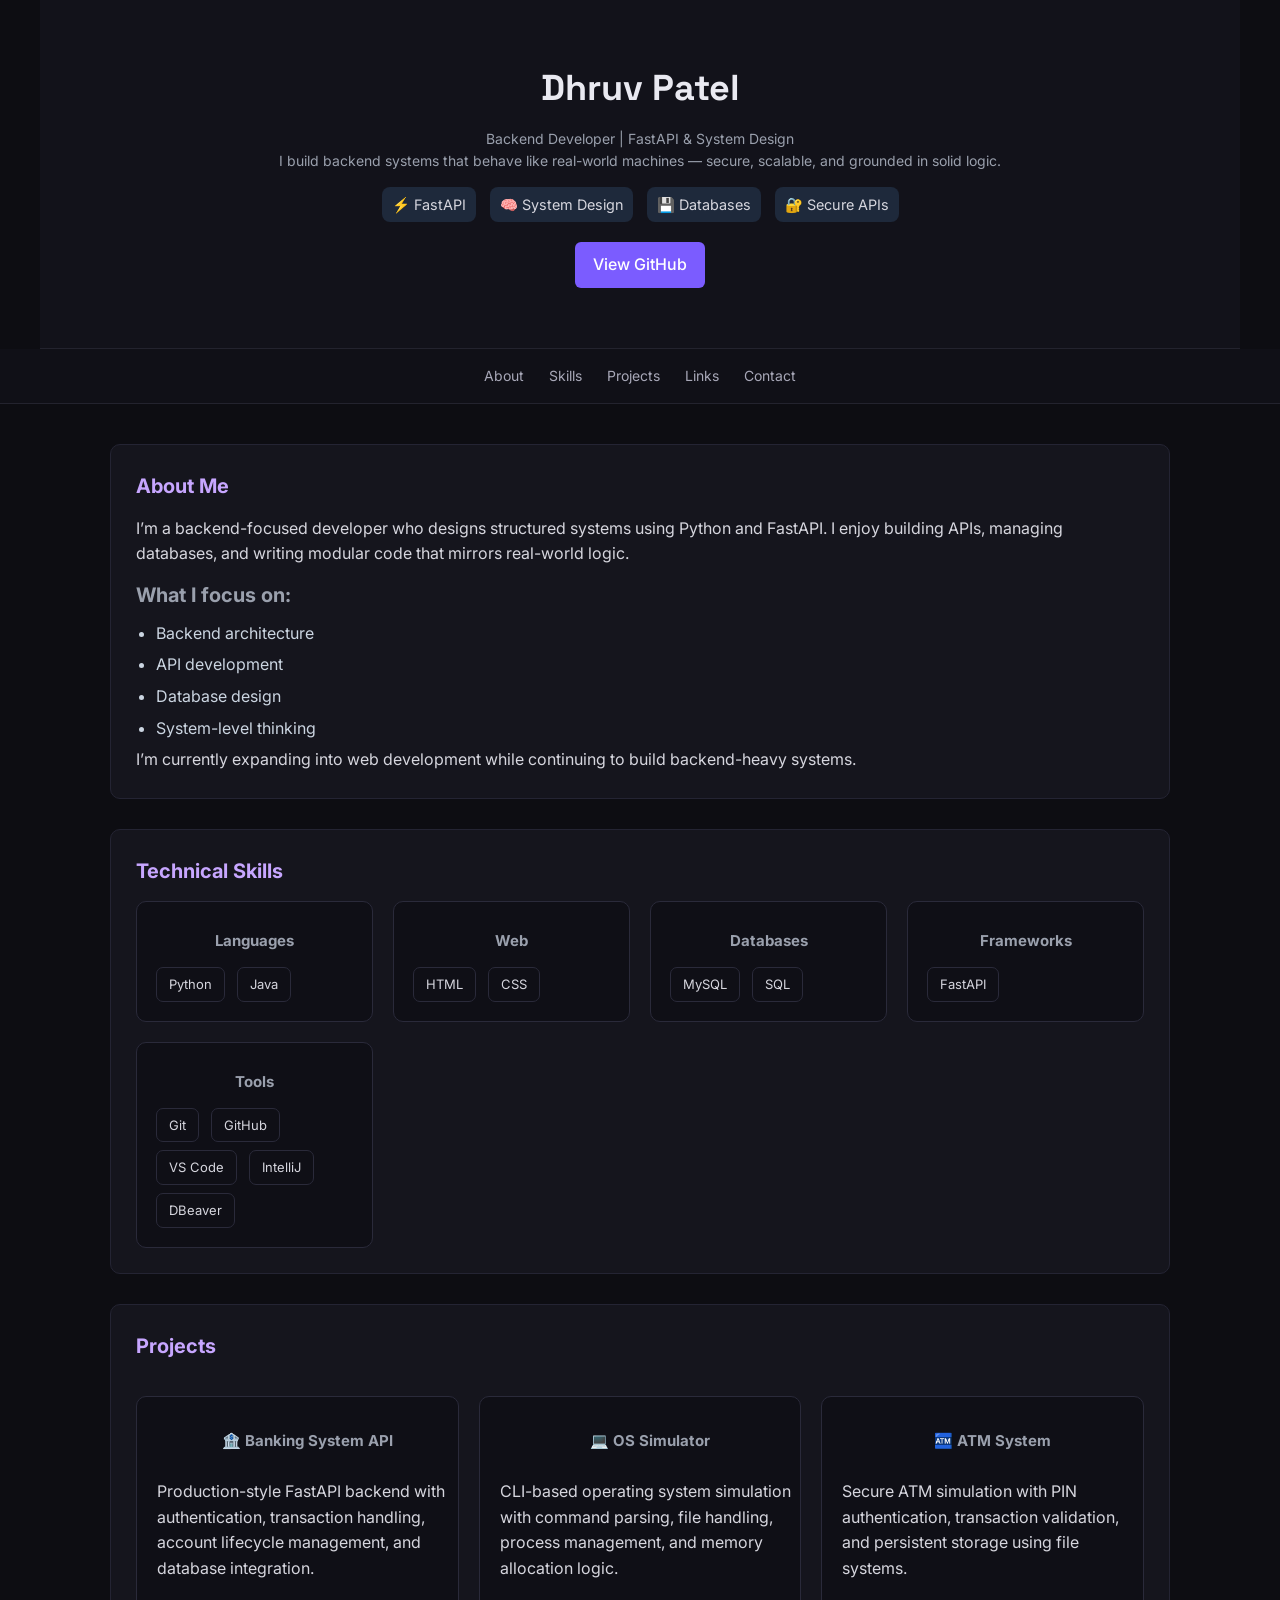
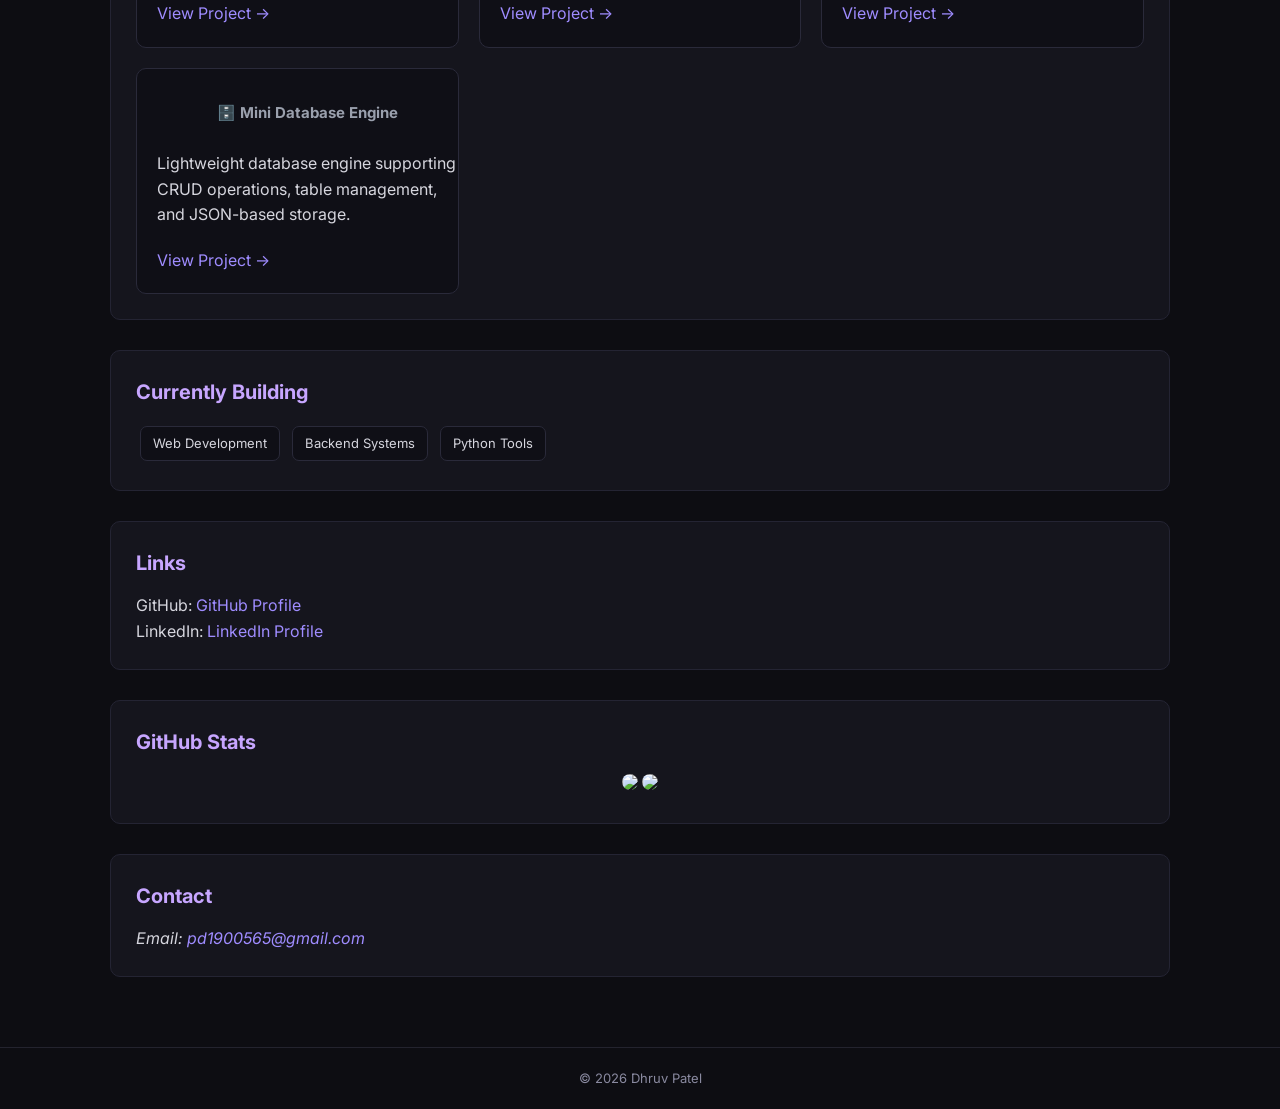
==== index.html @ d8f9fce3 "Updated index.html" ====
<!DOCTYPE html>
<html lang="en">

<head>
    <meta charset="UTF-8">
    <meta name="viewport" content="width=device-width, initial-scale=1.0">
    <meta name="description" content="Dhruv Patel Backend Developer Portfolio">
    <meta name="author" content="Dhruv Patel">

    <title>Dhruv Patel | Backend Developer</title>

    <link rel="stylesheet" href="style.css">
</head>

<body>

    <!-- HEADER -->
    <header>

        <h1>Dhruv Patel</h1>

        <p class="subtitle">Backend Developer | FastAPI & System Design</p>

        <p class="tagline">
            I build backend systems that behave like real-world machines —
            secure, scalable, and grounded in solid logic.
        </p>

        <div class="badges">
            <span>⚡ FastAPI</span>
            <span>🧠 System Design</span>
            <span>💾 Databases</span>
            <span>🔐 Secure APIs</span>
        </div>

        <a class="btn" href="https://github.com/Dhruv-Cmds" target="_blank">
            View GitHub
        </a>

    </header>

    <!-- NAV -->
    <nav>
        <ul>
            <li><a href="#about">About</a></li>
            <li><a href="#skills">Skills</a></li>
            <li><a href="#projects">Projects</a></li>
            <li><a href="#links">Links</a></li>
            <li><a href="#contact">Contact</a></li>
        </ul>
    </nav>

    <!-- MAIN -->
    <main>

        <!-- ABOUT -->
        <section id="about">

            <h2>About Me</h2>

            <p>
                I’m a backend-focused developer who designs structured systems using Python and FastAPI.
                I enjoy building APIs, managing databases, and writing modular code that mirrors real-world logic.
            </p>

            <h3 class="left-heading">What I focus on:</h3>

            <ul class="about-list">
                <li>Backend architecture</li>
                <li>API development</li>
                <li>Database design</li>
                <li>System-level thinking</li>
            </ul>

            <p>I’m currently expanding into web development while continuing to build backend-heavy systems.</p>

        </section>

        <!-- SKILLS -->
        <section id="skills">

            <h2>Technical Skills</h2>

            <div class="skills-grid">

                <div class="skill-group">
                    <h3>Languages</h3>
                    <ul class="badges">
                        <li>Python</li>
                        <li>Java</li>
                    </ul>
                </div>

                <div class="skill-group">
                    <h3>Web</h3>
                    <ul class="badges">
                        <li>HTML</li>
                        <li>CSS</li>
                    </ul>
                </div>

                <div class="skill-group">
                    <h3>Databases</h3>
                    <ul class="badges">
                        <li>MySQL</li>
                        <li>SQL</li>
                    </ul>
                </div>

                <div class="skill-group">
                    <h3>Frameworks</h3>
                    <ul class="badges">
                        <li>FastAPI</li>
                    </ul>
                </div>

                <div class="skill-group">
                    <h3>Tools</h3>
                    <ul class="badges">
                        <li>Git</li>
                        <li>GitHub</li>
                        <li>VS Code</li>
                        <li>IntelliJ</li>
                        <li>DBeaver</li>
                    </ul>
                </div>

            </div>

        </section>

        <!-- PROJECTS -->
        <section id="projects">

            <h2>Projects</h2>

            <div class="projects-grid">

                <article class="project-card">
                    <h3>🏦 Banking System API</h3>
                    <p>
                        Production-style FastAPI backend with authentication, transaction handling,
                        account lifecycle management, and database integration.
                    </p>
                    <a href="bankingsystem.html" target="_blank">View Project →</a>
                </article>

                <article class="project-card">
                    <h3>💻 OS Simulator</h3>
                    <p>
                        CLI-based operating system simulation with command parsing,
                        file handling, process management, and memory allocation logic.
                    </p>
                    <a href="os.html" target="_blank">View Project →</a>
                </article>

                <article class="project-card">
                    <h3>🏧 ATM System</h3>
                    <p>
                        Secure ATM simulation with PIN authentication, transaction validation,
                        and persistent storage using file systems.
                    </p>
                    <a href="atm.html" target="_blank">View Project →</a>
                </article>

                <article class="project-card">
                    <h3>🗄️ Mini Database Engine</h3>
                    <p>
                        Lightweight database engine supporting CRUD operations,
                        table management, and JSON-based storage.
                    </p>
                    <a href="db.html" target="_blank">View Project →</a>
                </article>

            </div>

        </section>

        <!-- CURRENTLY BUILDING -->
        <section id="learning">

            <h2>Currently Building</h2>

            <ul class="badges">
                <li>Web Development</li>
                <li>Backend Systems</li>
                <li>Python Tools</li>
            </ul>

        </section>

        <!-- LINKS -->
        <section id="links">

            <h2>Links</h2>

            <p>
                GitHub:
                <a href="https://github.com/Dhruv-Cmds" target="_blank">GitHub Profile</a>
            </p>

            <p>
                LinkedIn:
                <a href="https://www.linkedin.com/in/patel-dhruv-a77a313b4/" target="_blank">LinkedIn Profile</a>
            </p>

        </section>

        <!-- GITHUB STATS -->
        <section id="github">

            <h2>GitHub Stats</h2>

            <p align="center">
                <img height="180em"
                    src="https://github-readme-stats-sigma-five.vercel.app/api?username=Dhruv-Cmds&show_icons=true&theme=dark">

                <img height="180em"
                    src="https://github-readme-stats-sigma-five.vercel.app/api/top-langs/?username=Dhruv-Cmds&layout=compact&theme=dark">
            </p>

        </section>

        <!-- CONTACT -->
        <section id="contact">

            <h2>Contact</h2>

            <address>
                <p>
                    Email:
                    <a href="mailto:pd1900565@gmail.com">pd1900565@gmail.com</a>
                </p>
            </address>

        </section>

    </main>

    <!-- FOOTER -->
    <footer>

        <p>© <time datetime="2026">2026</time> Dhruv Patel</p>

    </footer>

</body>

</html>
---- style.css ----
@import url('https://fonts.googleapis.com/css2?family=Inter:wght@300;400;500;600&family=Space+Grotesk:wght@500&display=swap');

/* =========================
RESET
========================= */

*{
margin:0;
padding:0;
box-sizing:border-box;
}

/* =========================
BODY
========================= */

body{
font-family:'Inter', sans-serif;
background:#0d0d12;
color:#d6d6de;
line-height:1.6;
min-height:100vh;
display:flex;
flex-direction:column;
}

/* =========================
HEADER
========================= */

header{
background:#12121a;
text-align:center;
padding:60px 20px;
border-bottom:1px solid #23232e;
max-width:1200px;
margin:0 auto;
width:100%;
}

header h1{
font-family:'Space Grotesk', sans-serif;
font-size:36px;
margin-bottom:10px;
color:#e9e9f1;
}

header p{
color:#9aa0ad;
font-size:14px;
}

/* =========================
NAVBAR
========================= */

nav{
background:#101017;
border-bottom:1px solid #23232e;
position:sticky;
top:0;
z-index:100;
}

nav ul{
display:flex;
justify-content:center;
flex-wrap:wrap;
gap:25px;
padding:14px;
list-style:none;
}

nav a{
text-decoration:none;
color:#a8a8b8;
font-size:14px;
transition:.2s;
}

nav a:hover{
color:#c7a6ff;
}

/* =========================
MAIN LAYOUT
========================= */

main{
max-width:1100px;
margin:auto;
padding:40px 20px;
flex:1;
}

/* =========================
SECTIONS
========================= */

section{
background:#15151d;
border:1px solid #242433;
border-radius:10px;
padding:25px;
margin-bottom:25px;
transition:.25s;
width:100%;
}

section:hover{
border-color:#7b5cff;
transform:translateY(-2px);
}

.left-heading {
    text-align: left;
    font-size:20px;
}

.about-list {
    padding-left: 20px;
    margin-top: 10px;
}

.about-list li {
    margin-bottom: 6px;
    color: #cbd5e1;
}

/* =========================
HEADINGS
========================= */

section h2{
margin-bottom:14px;
font-size:20px;
color:#c7a6ff;
}

section {
    margin-bottom: 30px;
}

section h3 {
    text-align:center;
    margin-top: 12px;
    margin-bottom: 6px;
    color: #9aa0ad;
    font-size: 15px;
}

h3 {
    margin-top: 15px;
}

/* =========================
BADGES
========================= */

.skills-grid :hover{
border-color:#7b5cff;
transform:translateY(-2px);
}

.badges{
list-style:none;
margin-top:10px;
}

.badges li{
display:inline-block;
background:#0f0f16;
border:1px solid #2a2a3a;
padding:6px 12px;
border-radius:7px;
font-size:13px;
margin:4px;
color:#d6d6de;
}

.skills-grid {
    display: grid;
    grid-template-columns: repeat(auto-fit, minmax(220px, 1fr));
    gap: 20px;
}

.skill-group {
    background: #0f0f16;
    padding: 15px;
    border-radius: 10px;
    border: 1px solid #2a2a3a;
}
/* =========================
PROJECT GRID
========================= */

#projects{
display:flex;
flex-direction:column;
gap:20px;
}

#projects article{
display:grid;
grid-template-columns:repeat(auto-fit,minmax(300px,1fr));
gap:20px;
}


/* menu (ATM OS Library MiniDB) */
#projects nav{
display:flex;
justify-content:center;
}

/* project cards grid */
#projects .projects-grid{
display:grid;
grid-template-columns:repeat(auto-fit,minmax(300px,1fr));
gap:20px;
}


/* =========================
PROJECT CARDS
========================= */

.project-card{
background:#0f0f16;
border:1px solid #2a2a3a;
border-radius:10px;
padding:20px;
transition:.25s;
width:100%;
}

.project-card:hover{
transform:translateY(-3px);
border-color:#7b5cff;
}

/* =========================
BUTTONS
========================= */

.btn{
display:inline-block;
margin-top:15px;
padding:10px 18px;
background:#7b5cff;
color:white;
border-radius:6px;
font-weight:500;
text-decoration:none;
transition:.25s;
}

.btn:hover{
background:#6b4ef0;
}

/* =========================
LINKS
========================= */

a{
color:#9f8cff;
text-decoration:none;
}

a:hover{
text-decoration:underline;
}

/* =========================
TABLE
========================= */

table{
width:100%;
border-collapse:collapse;
}

th, td{
padding:10px;
border-bottom:1px solid #252536;
font-size:14px;
}

th{
text-align:left;
color:#c7a6ff;
}

/* =========================
CODE BLOCKS
========================= */

code{
background:#0f0f16;
padding:3px 6px;
border-radius:4px;
color:#c7a6ff;
}

pre{
background:#0b0b12;
border:1px solid #2a2a3a;
padding:18px;
border-radius:8px;
overflow-x:auto;
margin-top:10px;
}

pre code{
color:#d6d6de;
}

/* =========================
IMAGES
========================= */

img{
max-width:100%;
border-radius:8px;
}

/* =========================
FOOTER
========================= */

footer{
text-align:center;
padding:20px;
font-size:13px;
color:#8a8aa0;
border-top:1px solid #23232e;
}

/* =========================
SMOOTH SCROLL
========================= */

html{
scroll-behavior:smooth;
}

/* =========================
TABLET
========================= */

@media (max-width:1000px){

main{
padding:35px 20px;
}

section{
padding:22px;
}

}

/* =========================
MOBILE
========================= */

@media (max-width:700px){

nav ul{
flex-direction:column;
align-items:center;
gap:14px;
}

header{
padding:40px 15px;
}

header h1{
font-size:28px;
}

main{
padding:30px 15px;
}

section{
padding:20px;
}

.btn{
width:100%;
text-align:center;
padding:12px;
}

}

/* =========================
LARGE SCREENS
========================= */

@media (min-width:1400px){

main{
max-width:1200px;
margin:0 auto;
padding:40px 20px;
}

}

.github-stats{
display:flex;
justify-content:center;
margin-top:20px;
}

.github-stats img{
max-width:100%;
width:700px;
}

.badges span {
    display: inline-block;
    margin: 5px;
    padding: 6px 10px;
    border-radius: 8px;
    background: #1e293b;
    font-size: 0.9rem;
}


table {
    width: 100%;
    border-collapse: collapse;
}

td, th {
    border: 1px solid #444;
    padding: 10px;
}
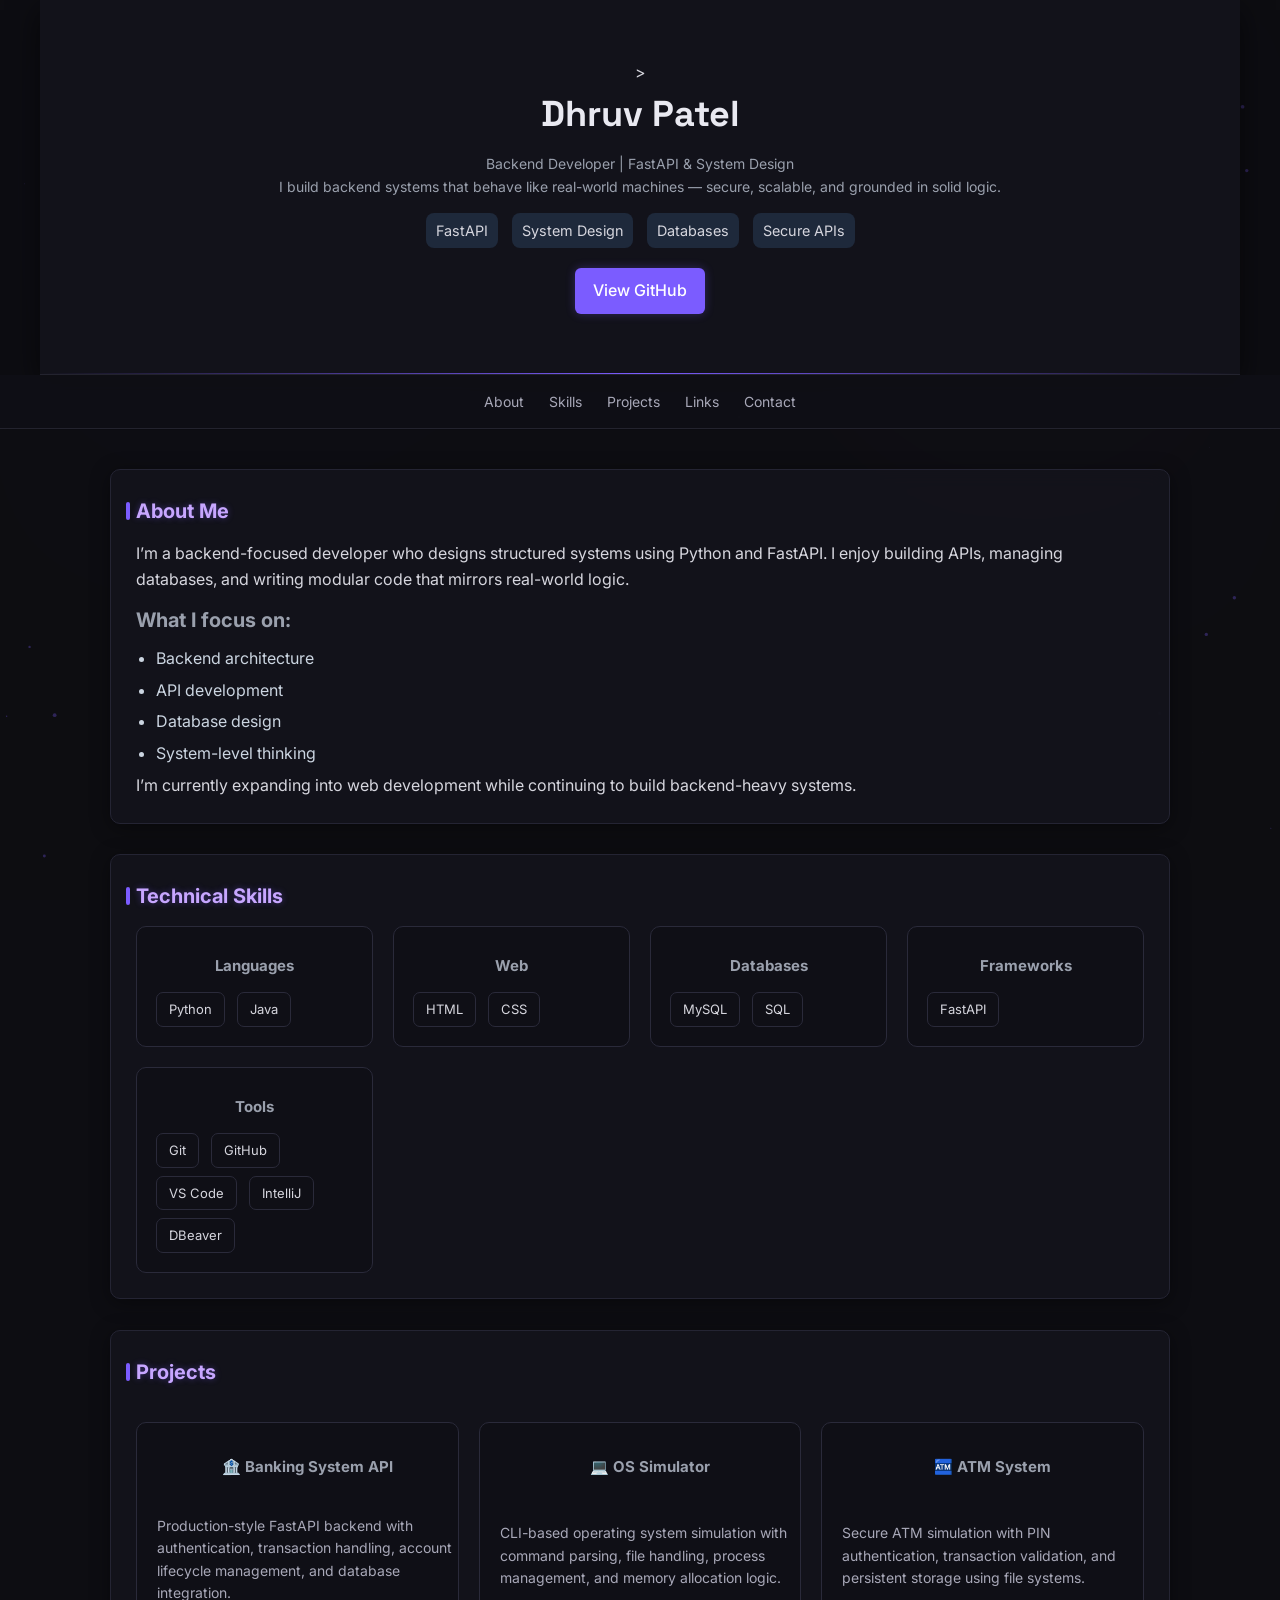
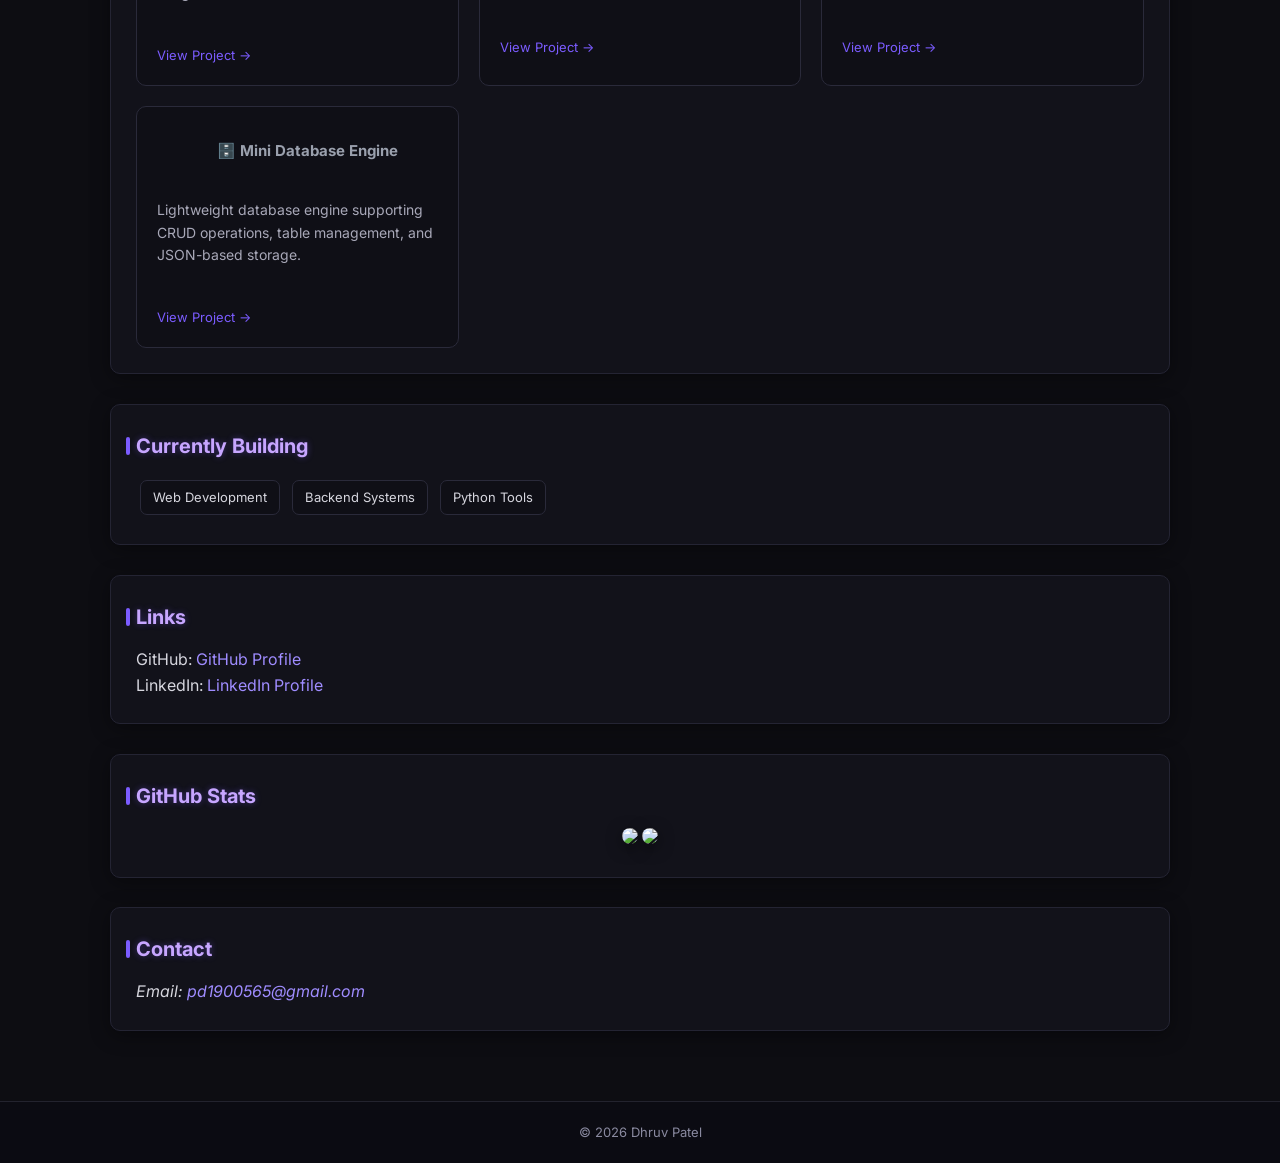
==== commit e82099dd: "Added new fetures" ====
--- a/index.html
+++ b/index.html
@@ -14,8 +14,10 @@
 
 <body>
 
+    <canvas id="particles"></canvas>
+
     <!-- HEADER -->
-    <header>
+    <header>>
 
         <h1>Dhruv Patel</h1>
 
@@ -27,14 +29,14 @@
         </p>
 
         <div class="badges">
-            <span>⚡ FastAPI</span>
-            <span>🧠 System Design</span>
-            <span>💾 Databases</span>
-            <span>🔐 Secure APIs</span>
+            <span>FastAPI</span>
+            <span>System Design</span>
+            <span>Databases</span>
+            <span>Secure APIs</span>
         </div>
 
         <a class="btn" href="https://github.com/Dhruv-Cmds" target="_blank">
-            View GitHub
+        View GitHub
         </a>
 
     </header>
@@ -138,6 +140,7 @@
 
                 <article class="project-card">
                     <h3>🏦 Banking System API</h3>
+                    
                     <p>
                         Production-style FastAPI backend with authentication, transaction handling,
                         account lifecycle management, and database integration.
@@ -244,6 +247,49 @@
 
     </footer>
 
+    <script>
+const canvas = document.getElementById("particles");
+const ctx = canvas.getContext("2d");
+
+canvas.width = window.innerWidth;
+canvas.height = window.innerHeight;
+
+let particles = [];
+
+for(let i=0;i<80;i++){
+    particles.push({
+        x: Math.random()*canvas.width,
+        y: Math.random()*canvas.height,
+        r: Math.random()*2,
+        dx: (Math.random()-0.5)*0.5,
+        dy: (Math.random()-0.5)*0.5
+    });
+}
+
+function draw(){
+    ctx.clearRect(0,0,canvas.width,canvas.height);
+
+    particles.forEach(p=>{
+        ctx.beginPath();
+        ctx.arc(p.x,p.y,p.r,0,Math.PI*2);
+        ctx.fillStyle="#7b5cff";
+        ctx.fill();
+
+        p.x += p.dx;
+        p.y += p.dy;
+
+        if(p.x<0||p.x>canvas.width) p.dx*=-1;
+        if(p.y<0||p.y>canvas.height) p.dy*=-1;
+    });
+
+    requestAnimationFrame(draw);
+}
+
+draw();
+
+
+</script>
+
 </body>
 
 </html>
--- a/style.css
+++ b/style.css
@@ -443,3 +443,432 @@
 }
 
 
+/* =========================
+NEW ENHANCEMENTS (UI UPGRADE)
+========================= */
+
+/* Glow background effect */
+body::before{
+content:"";
+position:fixed;
+top:0;
+left:0;
+width:100%;
+height:100%;
+background:radial-gradient(circle at 20% 20%, rgba(123,92,255,0.08), transparent 40%),
+           radial-gradient(circle at 80% 30%, rgba(199,166,255,0.06), transparent 40%);
+z-index:-1;
+pointer-events:none;
+}
+
+/* Section glass effect */
+section{
+backdrop-filter: blur(10px);
+background: rgba(21,21,29,0.85);
+}
+
+/* Section hover glow */
+section:hover{
+box-shadow:0 10px 25px rgba(123,92,255,0.15);
+}
+
+/* Project card glow */
+.project-card{
+position:relative;
+overflow:hidden;
+}
+
+.project-card::before{
+content:"";
+position:absolute;
+top:0;
+left:-100%;
+width:100%;
+height:100%;
+background:linear-gradient(120deg, transparent, rgba(123,92,255,0.2), transparent);
+transition:.5s;
+}
+
+.project-card:hover::before{
+left:100%;
+}
+
+/* Button glow effect */
+.btn{
+box-shadow:0 0 10px rgba(123,92,255,0.3);
+}
+
+.btn:hover{
+box-shadow:0 0 18px rgba(123,92,255,0.6);
+transform:translateY(-2px);
+}
+
+/* Nav underline animation */
+nav a{
+position:relative;
+}
+
+nav a::after{
+content:"";
+position:absolute;
+left:0;
+bottom:-4px;
+width:0%;
+height:2px;
+background:#7b5cff;
+transition:.3s;
+}
+
+nav a:hover::after{
+width:100%;
+}
+
+/* Smooth fade-in animation */
+section{
+opacity:0;
+transform:translateY(20px);
+animation:fadeUp .6s ease forwards;
+}
+
+section:nth-child(1){animation-delay:.1s;}
+section:nth-child(2){animation-delay:.2s;}
+section:nth-child(3){animation-delay:.3s;}
+section:nth-child(4){animation-delay:.4s;}
+section:nth-child(5){animation-delay:.5s;}
+
+@keyframes fadeUp{
+to{
+opacity:1;
+transform:translateY(0);
+}
+}
+
+/* Better scrollbar */
+::-webkit-scrollbar{
+width:8px;
+}
+
+::-webkit-scrollbar-track{
+background:#0d0d12;
+}
+
+::-webkit-scrollbar-thumb{
+background:#2a2a3a;
+border-radius:10px;
+}
+
+::-webkit-scrollbar-thumb:hover{
+background:#7b5cff;
+}
+
+/* Card spacing polish */
+.project-card p{
+margin:10px 0;
+font-size:14px;
+color:#a8a8b8;
+}
+
+/* Section title accent */
+section h2{
+position:relative;
+}
+
+section h2::before{
+content:"";
+position:absolute;
+left:-10px;
+top:50%;
+transform:translateY(-50%);
+width:4px;
+height:18px;
+background:#7b5cff;
+border-radius:2px;
+}
+
+/* Code block glow */
+pre{
+box-shadow:0 0 10px rgba(0,0,0,0.5);
+}
+
+/* Image hover */
+img:hover{
+transform:scale(1.02);
+transition:.3s;
+}
+
+/* Subtle card depth */
+.skill-group{
+transition:.25s;
+}
+
+.skill-group:hover{
+transform:translateY(-3px);
+border-color:#7b5cff;
+box-shadow:0 5px 15px rgba(123,92,255,0.1);
+}
+
+
+/* =========================
+PARTICLE BACKGROUND
+========================= */
+
+#particles{
+position:fixed;
+top:0;
+left:0;
+width:100%;
+height:100%;
+z-index:-2;
+}
+
+/* slight overlay for depth */
+body::after{
+content:"";
+position:fixed;
+top:0;
+left:0;
+width:100%;
+height:100%;
+background:rgba(13,13,18,0.7);
+z-index:-1;
+}
+
+/* =========================
+TERMINAL STYLE
+========================= */
+
+.terminal{
+margin-top:20px;
+background:#0b0b12;
+border:1px solid #2a2a3a;
+padding:15px;
+border-radius:8px;
+font-size:13px;
+text-align:left;
+}
+
+#typing{
+color:#7b5cff;
+}
+
+/* ===== PARTICLES ===== */
+#particles{
+position:fixed;
+top:0;
+left:0;
+width:100%;
+height:100%;
+z-index:-2;
+}
+
+/* ===== TERMINAL ===== */
+.terminal{
+margin-top:20px;
+background:#0b0b12;
+border:1px solid #2a2a3a;
+padding:15px;
+border-radius:8px;
+font-size:13px;
+text-align:left;
+}
+
+#typing{
+color:#7b5cff;
+}
+
+/* ===== PROJECT PREVIEW ===== */
+.project-card{
+position:relative;
+overflow:hidden;
+}
+
+.preview{
+position:absolute;
+bottom:-100%;
+left:0;
+width:100%;
+background:rgba(0,0,0,0.85);
+padding:15px;
+transition:.3s;
+font-size:13px;
+}
+
+.project-card:hover .preview{
+bottom:0;
+}
+
+
+/* =========================
+ADDITIONAL CLEAN + FINAL ENHANCEMENTS
+(Append this BELOW your current CSS)
+========================= */
+
+/* Remove duplicate conflicts safely handled by cascade */
+
+/* ===== GLOBAL SMOOTH UI ===== */
+*{
+scroll-behavior:smooth;
+}
+
+/* ===== HEADER DEPTH ===== */
+header{
+box-shadow:0 10px 30px rgba(0,0,0,0.6);
+position:relative;
+overflow:hidden;
+}
+
+header::after{
+content:"";
+position:absolute;
+bottom:0;
+left:0;
+width:100%;
+height:1px;
+background:linear-gradient(90deg,transparent,#7b5cff,transparent);
+}
+
+/* ===== NAVBAR GLASS ===== */
+nav{
+backdrop-filter:blur(10px);
+background:rgba(16,16,23,0.85);
+}
+
+/* ===== SECTION DEPTH ===== */
+section{
+box-shadow:0 4px 20px rgba(0,0,0,0.4);
+}
+
+/* ===== BADGE HOVER ===== */
+.badges span:hover,
+.badges li:hover{
+background:#7b5cff;
+color:#fff;
+cursor:pointer;
+transform:translateY(-2px);
+}
+
+/* ===== TABLE IMPROVEMENT ===== */
+tr:hover{
+background:rgba(123,92,255,0.05);
+}
+
+/* ===== CODE BLOCK IMPROVEMENT ===== */
+pre{
+position:relative;
+}
+
+pre::before{
+content:"code";
+position:absolute;
+top:5px;
+right:10px;
+font-size:10px;
+color:#7b5cff;
+opacity:0.6;
+}
+
+/* ===== TERMINAL BLINK CURSOR ===== */
+#typing::after{
+content:"|";
+animation:blink 1s infinite;
+margin-left:4px;
+}
+
+@keyframes blink{
+0%,100%{opacity:1;}
+50%{opacity:0;}
+}
+
+/* ===== PROJECT CARD INTERACTION ===== */
+.project-card a{
+display:inline-block;
+margin-top:10px;
+font-size:13px;
+color:#7b5cff;
+}
+
+.project-card a:hover{
+text-decoration:underline;
+}
+
+/* ===== PREVIEW TEXT STYLE ===== */
+.preview p{
+margin:0;
+color:#d6d6de;
+}
+
+/* ===== SECTION TITLE GLOW ===== */
+section h2{
+text-shadow:0 0 6px rgba(123,92,255,0.4);
+}
+
+/* ===== FOOTER POLISH ===== */
+footer{
+background:#0b0b12;
+}
+
+/* ===== BUTTON INTERACTION ===== */
+.btn:active{
+transform:scale(0.96);
+}
+
+/* ===== IMAGE DEPTH ===== */
+img{
+box-shadow:0 4px 15px rgba(0,0,0,0.5);
+}
+
+/* ===== SCROLL FADE IMPROVE ===== */
+section{
+will-change:transform, opacity;
+}
+
+/* ===== MOBILE TOUCH IMPROVEMENTS ===== */
+@media (max-width:700px){
+
+.project-card:hover{
+transform:none;
+}
+
+.preview{
+position:relative;
+bottom:0;
+background:transparent;
+padding:0;
+}
+
+}
+
+/* ===== EXTRA GLOW LAYER ===== */
+body::before{
+filter:blur(40px);
+opacity:0.7;
+}
+
+/* ===== NAV ACTIVE LINK ===== */
+nav a.active{
+color:#7b5cff;
+}
+
+/* ===== LOADING FADE ===== */
+body{
+animation:fadeInPage .6s ease;
+}
+
+@keyframes fadeInPage{
+from{opacity:0;}
+to{opacity:1;}
+}
+
+/* ===== TERMINAL GLOW ===== */
+.terminal{
+box-shadow:0 0 15px rgba(123,92,255,0.2);
+}
+
+/* ===== FINAL POLISH ===== */
+section:hover{
+transition:all .25s ease;
+}
+
+.project-card:hover{
+transition:all .25s ease;
+}
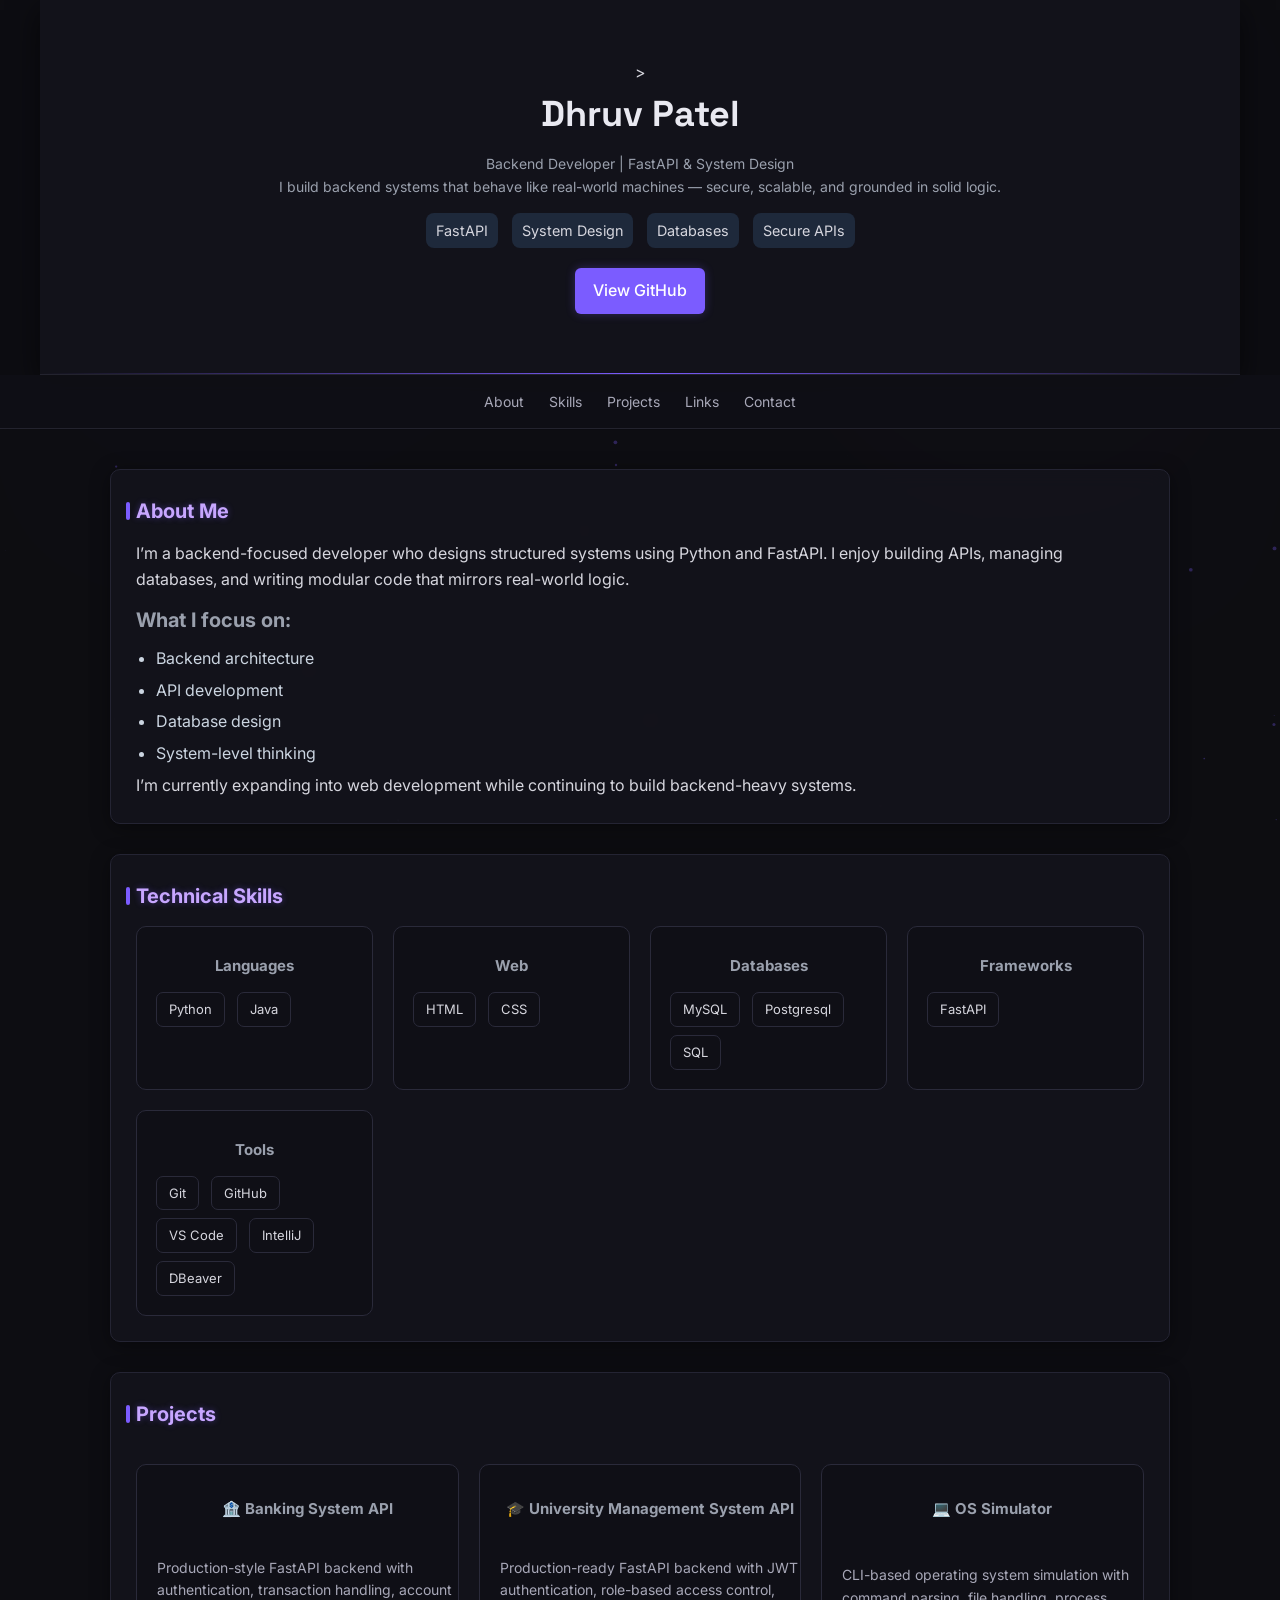
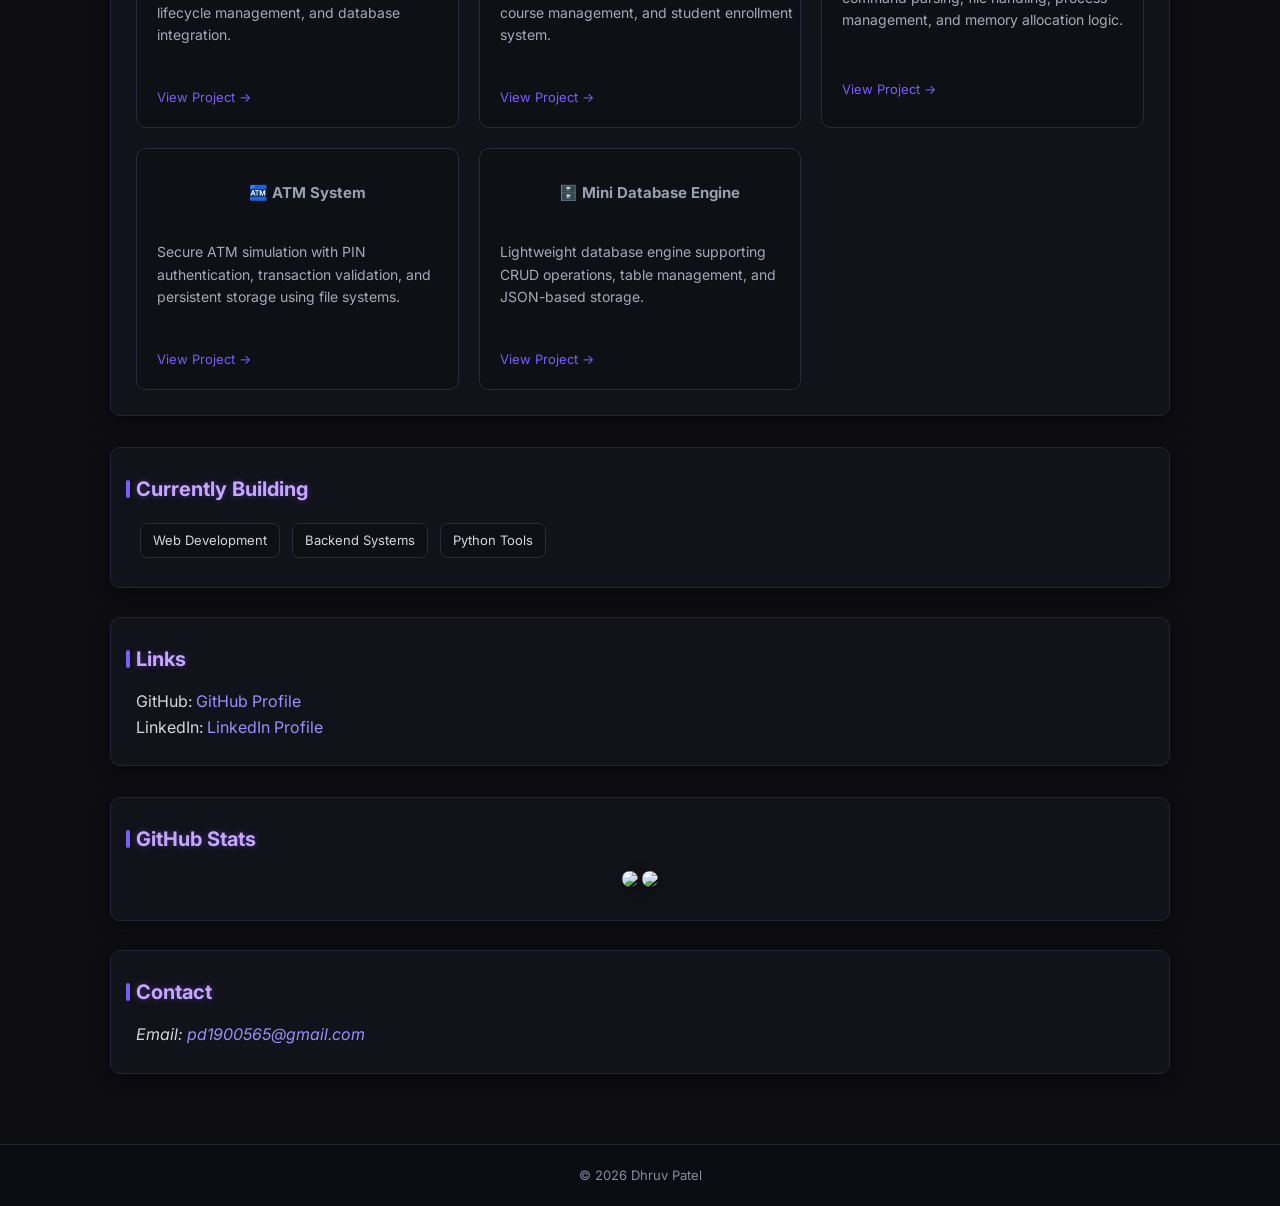
==== commit aa361ebd: "Add visual dashboard-style UI to showcase University Management System features" ====
--- a/index.html
+++ b/index.html
@@ -105,6 +105,7 @@
                     <h3>Databases</h3>
                     <ul class="badges">
                         <li>MySQL</li>
+                        <li>Postgresql</li>
                         <li>SQL</li>
                     </ul>
                 </div>
@@ -146,6 +147,17 @@
                         account lifecycle management, and database integration.
                     </p>
                     <a href="bankingsystem.html" target="_blank">View Project →</a>
+                </article>
+
+                <article class="project-card">
+                    <h3>🎓 University Management System API</h3>
+                    
+                    <p>
+                        Production-ready FastAPI backend with JWT authentication, role-based access control,
+                        course management, and student enrollment system.
+                    </p>
+
+                    <a href="universitymangement.html" target="_blank">View Project →</a>
                 </article>
 
                 <article class="project-card">
--- a/style.css
+++ b/style.css
@@ -1,874 +1,700 @@
 @import url('https://fonts.googleapis.com/css2?family=Inter:wght@300;400;500;600&family=Space+Grotesk:wght@500&display=swap');
 
 /* =========================
-RESET
-========================= */
-
-*{
-margin:0;
-padding:0;
-box-sizing:border-box;
-}
-
-/* =========================
-BODY
-========================= */
-
-body{
-font-family:'Inter', sans-serif;
-background:#0d0d12;
-color:#d6d6de;
-line-height:1.6;
-min-height:100vh;
-display:flex;
-flex-direction:column;
-}
-
-/* =========================
-HEADER
-========================= */
-
-header{
-background:#12121a;
-text-align:center;
-padding:60px 20px;
-border-bottom:1px solid #23232e;
-max-width:1200px;
-margin:0 auto;
-width:100%;
-}
-
-header h1{
-font-family:'Space Grotesk', sans-serif;
-font-size:36px;
-margin-bottom:10px;
-color:#e9e9f1;
-}
-
-header p{
-color:#9aa0ad;
-font-size:14px;
-}
-
-/* =========================
-NAVBAR
-========================= */
-
-nav{
-background:#101017;
-border-bottom:1px solid #23232e;
-position:sticky;
-top:0;
-z-index:100;
-}
-
-nav ul{
-display:flex;
-justify-content:center;
-flex-wrap:wrap;
-gap:25px;
-padding:14px;
-list-style:none;
-}
-
-nav a{
-text-decoration:none;
-color:#a8a8b8;
-font-size:14px;
-transition:.2s;
-}
-
-nav a:hover{
-color:#c7a6ff;
-}
-
-/* =========================
-MAIN LAYOUT
-========================= */
-
-main{
-max-width:1100px;
-margin:auto;
-padding:40px 20px;
-flex:1;
-}
-
-/* =========================
-SECTIONS
-========================= */
-
-section{
-background:#15151d;
-border:1px solid #242433;
-border-radius:10px;
-padding:25px;
-margin-bottom:25px;
-transition:.25s;
-width:100%;
-}
-
-section:hover{
-border-color:#7b5cff;
-transform:translateY(-2px);
+   RESET
+========================= */
+
+* {
+  margin: 0;
+  padding: 0;
+  box-sizing: border-box;
+  scroll-behavior: smooth;
+}
+
+/* =========================
+   SMOOTH SCROLL
+========================= */
+
+html {
+  scroll-behavior: smooth;
+}
+
+/* =========================
+   BODY
+========================= */
+
+body {
+  font-family: 'Inter', sans-serif;
+  background: #0d0d12;
+  color: #d6d6de;
+  line-height: 1.6;
+  min-height: 100vh;
+  display: flex;
+  flex-direction: column;
+  animation: fadeInPage .6s ease;
+}
+
+@keyframes fadeInPage {
+  from { opacity: 0; }
+  to   { opacity: 1; }
+}
+
+/* Glow background effect */
+body::before {
+  content: "";
+  position: fixed;
+  top: 0;
+  left: 0;
+  width: 100%;
+  height: 100%;
+  background:
+    radial-gradient(circle at 20% 20%, rgba(123,92,255,0.08), transparent 40%),
+    radial-gradient(circle at 80% 30%, rgba(199,166,255,0.06), transparent 40%);
+  filter: blur(40px);
+  opacity: 0.7;
+  z-index: -1;
+  pointer-events: none;
+}
+
+/* Slight overlay for depth */
+body::after {
+  content: "";
+  position: fixed;
+  top: 0;
+  left: 0;
+  width: 100%;
+  height: 100%;
+  background: rgba(13,13,18,0.7);
+  z-index: -1;
+}
+
+/* =========================
+   HEADER
+========================= */
+
+header {
+  background: #12121a;
+  text-align: center;
+  padding: 60px 20px;
+  border-bottom: 1px solid #23232e;
+  max-width: 1200px;
+  margin: 0 auto;
+  width: 100%;
+  box-shadow: 0 10px 30px rgba(0,0,0,0.6);
+  position: relative;
+  overflow: hidden;
+}
+
+header::after {
+  content: "";
+  position: absolute;
+  bottom: 0;
+  left: 0;
+  width: 100%;
+  height: 1px;
+  background: linear-gradient(90deg, transparent, #7b5cff, transparent);
+}
+
+header h1 {
+  font-family: 'Space Grotesk', sans-serif;
+  font-size: 36px;
+  margin-bottom: 10px;
+  color: #e9e9f1;
+}
+
+header p {
+  color: #9aa0ad;
+  font-size: 14px;
+}
+
+/* =========================
+   NAVBAR
+========================= */
+
+nav {
+  background: rgba(16,16,23,0.85);
+  backdrop-filter: blur(10px);
+  border-bottom: 1px solid #23232e;
+  position: sticky;
+  top: 0;
+  z-index: 100;
+}
+
+nav ul {
+  display: flex;
+  justify-content: center;
+  flex-wrap: wrap;
+  gap: 25px;
+  padding: 14px;
+  list-style: none;
+}
+
+nav a {
+  text-decoration: none;
+  color: #a8a8b8;
+  font-size: 14px;
+  transition: .2s;
+  position: relative;
+}
+
+nav a::after {
+  content: "";
+  position: absolute;
+  left: 0;
+  bottom: -4px;
+  width: 0%;
+  height: 2px;
+  background: #7b5cff;
+  transition: .3s;
+}
+
+nav a:hover {
+  color: #c7a6ff;
+}
+
+nav a:hover::after {
+  width: 100%;
+}
+
+nav a.active {
+  color: #7b5cff;
+}
+
+/* =========================
+   MAIN LAYOUT
+========================= */
+
+main {
+  max-width: 1100px;
+  margin: auto;
+  padding: 40px 20px;
+  flex: 1;
+}
+
+/* =========================
+   SECTIONS
+========================= */
+
+section {
+  background: rgba(21,21,29,0.85);
+  backdrop-filter: blur(10px);
+  border: 1px solid #242433;
+  border-radius: 10px;
+  padding: 25px;
+  margin-bottom: 30px;
+  width: 100%;
+  box-shadow: 0 4px 20px rgba(0,0,0,0.4);
+  opacity: 0;
+  transform: translateY(20px);
+  animation: fadeUp .6s ease forwards;
+  will-change: transform, opacity;
+  transition: all .25s ease;
+}
+
+section:nth-child(1) { animation-delay: .1s; }
+section:nth-child(2) { animation-delay: .2s; }
+section:nth-child(3) { animation-delay: .3s; }
+section:nth-child(4) { animation-delay: .4s; }
+section:nth-child(5) { animation-delay: .5s; }
+
+@keyframes fadeUp {
+  to {
+    opacity: 1;
+    transform: translateY(0);
+  }
+}
+
+section:hover {
+  border-color: #7b5cff;
+  transform: translateY(-2px);
+  box-shadow: 0 10px 25px rgba(123,92,255,0.15);
+}
+
+/* =========================
+   HEADINGS
+========================= */
+
+section h2 {
+  margin-bottom: 14px;
+  font-size: 20px;
+  color: #c7a6ff;
+  position: relative;
+  text-shadow: 0 0 6px rgba(123,92,255,0.4);
+}
+
+section h2::before {
+  content: "";
+  position: absolute;
+  left: -10px;
+  top: 50%;
+  transform: translateY(-50%);
+  width: 4px;
+  height: 18px;
+  background: #7b5cff;
+  border-radius: 2px;
+}
+
+section h3 {
+  text-align: center;
+  margin-top: 12px;
+  margin-bottom: 6px;
+  color: #9aa0ad;
+  font-size: 15px;
+}
+
+h3 {
+  margin-top: 15px;
 }
 
 .left-heading {
-    text-align: left;
-    font-size:20px;
-}
+  text-align: left;
+  font-size: 20px;
+}
+
+/* =========================
+   ABOUT LIST
+========================= */
 
 .about-list {
-    padding-left: 20px;
-    margin-top: 10px;
+  padding-left: 20px;
+  margin-top: 10px;
 }
 
 .about-list li {
-    margin-bottom: 6px;
-    color: #cbd5e1;
-}
-
-/* =========================
-HEADINGS
-========================= */
-
-section h2{
-margin-bottom:14px;
-font-size:20px;
-color:#c7a6ff;
-}
-
-section {
-    margin-bottom: 30px;
-}
-
-section h3 {
-    text-align:center;
-    margin-top: 12px;
-    margin-bottom: 6px;
-    color: #9aa0ad;
-    font-size: 15px;
-}
-
-h3 {
-    margin-top: 15px;
-}
-
-/* =========================
-BADGES
-========================= */
-
-.skills-grid :hover{
-border-color:#7b5cff;
-transform:translateY(-2px);
-}
-
-.badges{
-list-style:none;
-margin-top:10px;
-}
-
-.badges li{
-display:inline-block;
-background:#0f0f16;
-border:1px solid #2a2a3a;
-padding:6px 12px;
-border-radius:7px;
-font-size:13px;
-margin:4px;
-color:#d6d6de;
-}
+  margin-bottom: 6px;
+  color: #cbd5e1;
+}
+
+/* =========================
+   BADGES
+========================= */
+
+.badges {
+  list-style: none;
+  margin-top: 10px;
+}
+
+.badges li {
+  display: inline-block;
+  background: #0f0f16;
+  border: 1px solid #2a2a3a;
+  padding: 6px 12px;
+  border-radius: 7px;
+  font-size: 13px;
+  margin: 4px;
+  color: #d6d6de;
+}
+
+.badges span {
+  display: inline-block;
+  margin: 5px;
+  padding: 6px 10px;
+  border-radius: 8px;
+  background: #1e293b;
+  font-size: 0.9rem;
+}
+
+.badges span:hover,
+.badges li:hover {
+  background: #7b5cff;
+  color: #fff;
+  cursor: pointer;
+  transform: translateY(-2px);
+}
+
+/* =========================
+   SKILLS GRID
+========================= */
 
 .skills-grid {
-    display: grid;
-    grid-template-columns: repeat(auto-fit, minmax(220px, 1fr));
-    gap: 20px;
+  display: grid;
+  grid-template-columns: repeat(auto-fit, minmax(220px, 1fr));
+  gap: 20px;
+}
+
+.skills-grid :hover {
+  border-color: #7b5cff;
+  transform: translateY(-2px);
 }
 
 .skill-group {
-    background: #0f0f16;
-    padding: 15px;
-    border-radius: 10px;
-    border: 1px solid #2a2a3a;
-}
-/* =========================
-PROJECT GRID
-========================= */
-
-#projects{
-display:flex;
-flex-direction:column;
-gap:20px;
-}
-
-#projects article{
-display:grid;
-grid-template-columns:repeat(auto-fit,minmax(300px,1fr));
-gap:20px;
-}
-
+  background: #0f0f16;
+  padding: 15px;
+  border-radius: 10px;
+  border: 1px solid #2a2a3a;
+  transition: .25s;
+}
+
+.skill-group:hover {
+  transform: translateY(-3px);
+  border-color: #7b5cff;
+  box-shadow: 0 5px 15px rgba(123,92,255,0.1);
+}
+
+/* =========================
+   PROJECT GRID
+========================= */
+
+#projects {
+  display: flex;
+  flex-direction: column;
+  gap: 20px;
+}
+
+#projects article {
+  display: grid;
+  grid-template-columns: repeat(auto-fit, minmax(300px, 1fr));
+  gap: 20px;
+}
 
 /* menu (ATM OS Library MiniDB) */
-#projects nav{
-display:flex;
-justify-content:center;
-}
-
-/* project cards grid */
-#projects .projects-grid{
-display:grid;
-grid-template-columns:repeat(auto-fit,minmax(300px,1fr));
-gap:20px;
-}
-
-
-/* =========================
-PROJECT CARDS
-========================= */
-
-.project-card{
-background:#0f0f16;
-border:1px solid #2a2a3a;
-border-radius:10px;
-padding:20px;
-transition:.25s;
-width:100%;
-}
-
-.project-card:hover{
-transform:translateY(-3px);
-border-color:#7b5cff;
-}
-
-/* =========================
-BUTTONS
-========================= */
-
-.btn{
-display:inline-block;
-margin-top:15px;
-padding:10px 18px;
-background:#7b5cff;
-color:white;
-border-radius:6px;
-font-weight:500;
-text-decoration:none;
-transition:.25s;
-}
-
-.btn:hover{
-background:#6b4ef0;
-}
-
-/* =========================
-LINKS
-========================= */
-
-a{
-color:#9f8cff;
-text-decoration:none;
-}
-
-a:hover{
-text-decoration:underline;
-}
-
-/* =========================
-TABLE
-========================= */
-
-table{
-width:100%;
-border-collapse:collapse;
-}
-
-th, td{
-padding:10px;
-border-bottom:1px solid #252536;
-font-size:14px;
-}
-
-th{
-text-align:left;
-color:#c7a6ff;
-}
-
-/* =========================
-CODE BLOCKS
-========================= */
-
-code{
-background:#0f0f16;
-padding:3px 6px;
-border-radius:4px;
-color:#c7a6ff;
-}
-
-pre{
-background:#0b0b12;
-border:1px solid #2a2a3a;
-padding:18px;
-border-radius:8px;
-overflow-x:auto;
-margin-top:10px;
-}
-
-pre code{
-color:#d6d6de;
-}
-
-/* =========================
-IMAGES
-========================= */
-
-img{
-max-width:100%;
-border-radius:8px;
-}
-
-/* =========================
-FOOTER
-========================= */
-
-footer{
-text-align:center;
-padding:20px;
-font-size:13px;
-color:#8a8aa0;
-border-top:1px solid #23232e;
-}
-
-/* =========================
-SMOOTH SCROLL
-========================= */
-
-html{
-scroll-behavior:smooth;
-}
-
-/* =========================
-TABLET
-========================= */
-
-@media (max-width:1000px){
-
-main{
-padding:35px 20px;
-}
-
-section{
-padding:22px;
-}
-
-}
-
-/* =========================
-MOBILE
-========================= */
-
-@media (max-width:700px){
-
-nav ul{
-flex-direction:column;
-align-items:center;
-gap:14px;
-}
-
-header{
-padding:40px 15px;
-}
-
-header h1{
-font-size:28px;
-}
-
-main{
-padding:30px 15px;
-}
-
-section{
-padding:20px;
-}
-
-.btn{
-width:100%;
-text-align:center;
-padding:12px;
-}
-
-}
-
-/* =========================
-LARGE SCREENS
-========================= */
-
-@media (min-width:1400px){
-
-main{
-max-width:1200px;
-margin:0 auto;
-padding:40px 20px;
-}
-
-}
-
-.github-stats{
-display:flex;
-justify-content:center;
-margin-top:20px;
-}
-
-.github-stats img{
-max-width:100%;
-width:700px;
-}
-
-.badges span {
-    display: inline-block;
-    margin: 5px;
-    padding: 6px 10px;
-    border-radius: 8px;
-    background: #1e293b;
-    font-size: 0.9rem;
-}
-
+#projects nav {
+  display: flex;
+  justify-content: center;
+}
+
+#projects .projects-grid {
+  display: grid;
+  grid-template-columns: repeat(auto-fit, minmax(300px, 1fr));
+  gap: 20px;
+}
+
+/* =========================
+   PROJECT CARDS
+========================= */
+
+.project-card {
+  background: #0f0f16;
+  border: 1px solid #2a2a3a;
+  border-radius: 10px;
+  padding: 20px;
+  width: 100%;
+  position: relative;
+  overflow: hidden;
+  transition: all .25s ease;
+}
+
+.project-card::before {
+  content: "";
+  position: absolute;
+  top: 0;
+  left: -100%;
+  width: 100%;
+  height: 100%;
+  background: linear-gradient(120deg, transparent, rgba(123,92,255,0.2), transparent);
+  transition: .5s;
+}
+
+.project-card:hover {
+  transform: translateY(-3px);
+  border-color: #7b5cff;
+  transition: all .25s ease;
+}
+
+.project-card:hover::before {
+  left: 100%;
+}
+
+.project-card p {
+  margin: 10px 0;
+  font-size: 14px;
+  color: #a8a8b8;
+}
+
+.project-card a {
+  display: inline-block;
+  margin-top: 10px;
+  font-size: 13px;
+  color: #7b5cff;
+}
+
+.project-card a:hover {
+  text-decoration: underline;
+}
+
+/* =========================
+   PREVIEW PANEL
+========================= */
+
+.preview {
+  position: absolute;
+  bottom: -100%;
+  left: 0;
+  width: 100%;
+  background: rgba(0,0,0,0.85);
+  padding: 15px;
+  transition: .3s;
+  font-size: 13px;
+}
+
+.project-card:hover .preview {
+  bottom: 0;
+}
+
+.preview p {
+  margin: 0;
+  color: #d6d6de;
+}
+
+/* =========================
+   BUTTONS
+========================= */
+
+.btn {
+  display: inline-block;
+  margin-top: 15px;
+  padding: 10px 18px;
+  background: #7b5cff;
+  color: white;
+  border-radius: 6px;
+  font-weight: 500;
+  text-decoration: none;
+  transition: .25s;
+  box-shadow: 0 0 10px rgba(123,92,255,0.3);
+}
+
+.btn:hover {
+  background: #6b4ef0;
+  box-shadow: 0 0 18px rgba(123,92,255,0.6);
+  transform: translateY(-2px);
+}
+
+.btn:active {
+  transform: scale(0.96);
+}
+
+/* =========================
+   LINKS
+========================= */
+
+a {
+  color: #9f8cff;
+  text-decoration: none;
+}
+
+a:hover {
+  text-decoration: underline;
+}
+
+/* =========================
+   TABLE
+========================= */
 
 table {
+  width: 100%;
+  border-collapse: collapse;
+  table-layout: auto;
+}
+
+th, td {
+  padding: 10px;
+  border: 1px solid #444;
+  border-bottom: 1px solid #252536;
+  font-size: 14px;
+}
+
+th {
+  text-align: left;
+  color: #c7a6ff;
+}
+
+tr:hover {
+  background: rgba(123,92,255,0.05);
+}
+
+/* =========================
+   CODE BLOCKS
+========================= */
+
+code {
+  background: #0f0f16;
+  padding: 3px 6px;
+  border-radius: 4px;
+  color: #c7a6ff;
+}
+
+pre {
+  background: #0b0b12;
+  border: 1px solid #2a2a3a;
+  padding: 18px;
+  border-radius: 8px;
+  overflow-x: auto;
+  margin-top: 10px;
+  box-shadow: 0 0 10px rgba(0,0,0,0.5);
+  position: relative;
+}
+
+pre::before {
+  content: "code";
+  position: absolute;
+  top: 5px;
+  right: 10px;
+  font-size: 10px;
+  color: #7b5cff;
+  opacity: 0.6;
+}
+
+pre code {
+  color: #d6d6de;
+}
+
+/* =========================
+   IMAGES
+========================= */
+
+img {
+  max-width: 100%;
+  border-radius: 8px;
+  box-shadow: 0 4px 15px rgba(0,0,0,0.5);
+}
+
+img:hover {
+  transform: scale(1.02);
+  transition: .3s;
+}
+
+/* =========================
+   FOOTER
+========================= */
+
+footer {
+  text-align: center;
+  padding: 20px;
+  font-size: 13px;
+  color: #8a8aa0;
+  border-top: 1px solid #23232e;
+  background: #0b0b12;
+}
+
+/* =========================
+   GITHUB STATS
+========================= */
+
+.github-stats {
+  display: flex;
+  justify-content: center;
+  margin-top: 20px;
+}
+
+.github-stats img {
+  max-width: 100%;
+  width: 700px;
+}
+
+/* =========================
+   TERMINAL
+========================= */
+
+.terminal {
+  margin-top: 20px;
+  background: #0b0b12;
+  border: 1px solid #2a2a3a;
+  padding: 15px;
+  border-radius: 8px;
+  font-size: 13px;
+  text-align: left;
+  box-shadow: 0 0 15px rgba(123,92,255,0.2);
+}
+
+#typing {
+  color: #7b5cff;
+}
+
+#typing::after {
+  content: "|";
+  animation: blink 1s infinite;
+  margin-left: 4px;
+}
+
+@keyframes blink {
+  0%, 100% { opacity: 1; }
+  50%       { opacity: 0; }
+}
+
+/* =========================
+   PARTICLES BACKGROUND
+========================= */
+
+#particles {
+  position: fixed;
+  top: 0;
+  left: 0;
+  width: 100%;
+  height: 100%;
+  z-index: -2;
+}
+
+/* =========================
+   SCROLLBAR
+========================= */
+
+::-webkit-scrollbar {
+  width: 8px;
+}
+
+::-webkit-scrollbar-track {
+  background: #0d0d12;
+}
+
+::-webkit-scrollbar-thumb {
+  background: #2a2a3a;
+  border-radius: 10px;
+}
+
+::-webkit-scrollbar-thumb:hover {
+  background: #7b5cff;
+}
+
+/* =========================
+   TABLET  (max 1000px)
+========================= */
+
+@media (max-width: 1000px) {
+  main    { padding: 35px 20px; }
+  section { padding: 22px; }
+}
+
+/* =========================
+   MOBILE  (max 700px)
+========================= */
+
+@media (max-width: 700px) {
+  nav ul {
+    flex-direction: column;
+    align-items: center;
+    gap: 14px;
+  }
+
+  header   { padding: 40px 15px; }
+  header h1 { font-size: 28px; }
+
+  main    { padding: 30px 15px; }
+  section { padding: 20px; }
+
+  .btn {
     width: 100%;
-    border-collapse: collapse;
-}
-
-td, th {
-    border: 1px solid #444;
-    padding: 10px;
-}
-
-
-/* =========================
-NEW ENHANCEMENTS (UI UPGRADE)
-========================= */
-
-/* Glow background effect */
-body::before{
-content:"";
-position:fixed;
-top:0;
-left:0;
-width:100%;
-height:100%;
-background:radial-gradient(circle at 20% 20%, rgba(123,92,255,0.08), transparent 40%),
-           radial-gradient(circle at 80% 30%, rgba(199,166,255,0.06), transparent 40%);
-z-index:-1;
-pointer-events:none;
-}
-
-/* Section glass effect */
-section{
-backdrop-filter: blur(10px);
-background: rgba(21,21,29,0.85);
-}
-
-/* Section hover glow */
-section:hover{
-box-shadow:0 10px 25px rgba(123,92,255,0.15);
-}
-
-/* Project card glow */
-.project-card{
-position:relative;
-overflow:hidden;
-}
-
-.project-card::before{
-content:"";
-position:absolute;
-top:0;
-left:-100%;
-width:100%;
-height:100%;
-background:linear-gradient(120deg, transparent, rgba(123,92,255,0.2), transparent);
-transition:.5s;
-}
-
-.project-card:hover::before{
-left:100%;
-}
-
-/* Button glow effect */
-.btn{
-box-shadow:0 0 10px rgba(123,92,255,0.3);
-}
-
-.btn:hover{
-box-shadow:0 0 18px rgba(123,92,255,0.6);
-transform:translateY(-2px);
-}
-
-/* Nav underline animation */
-nav a{
-position:relative;
-}
-
-nav a::after{
-content:"";
-position:absolute;
-left:0;
-bottom:-4px;
-width:0%;
-height:2px;
-background:#7b5cff;
-transition:.3s;
-}
-
-nav a:hover::after{
-width:100%;
-}
-
-/* Smooth fade-in animation */
-section{
-opacity:0;
-transform:translateY(20px);
-animation:fadeUp .6s ease forwards;
-}
-
-section:nth-child(1){animation-delay:.1s;}
-section:nth-child(2){animation-delay:.2s;}
-section:nth-child(3){animation-delay:.3s;}
-section:nth-child(4){animation-delay:.4s;}
-section:nth-child(5){animation-delay:.5s;}
-
-@keyframes fadeUp{
-to{
-opacity:1;
-transform:translateY(0);
-}
-}
-
-/* Better scrollbar */
-::-webkit-scrollbar{
-width:8px;
-}
-
-::-webkit-scrollbar-track{
-background:#0d0d12;
-}
-
-::-webkit-scrollbar-thumb{
-background:#2a2a3a;
-border-radius:10px;
-}
-
-::-webkit-scrollbar-thumb:hover{
-background:#7b5cff;
-}
-
-/* Card spacing polish */
-.project-card p{
-margin:10px 0;
-font-size:14px;
-color:#a8a8b8;
-}
-
-/* Section title accent */
-section h2{
-position:relative;
-}
-
-section h2::before{
-content:"";
-position:absolute;
-left:-10px;
-top:50%;
-transform:translateY(-50%);
-width:4px;
-height:18px;
-background:#7b5cff;
-border-radius:2px;
-}
-
-/* Code block glow */
-pre{
-box-shadow:0 0 10px rgba(0,0,0,0.5);
-}
-
-/* Image hover */
-img:hover{
-transform:scale(1.02);
-transition:.3s;
-}
-
-/* Subtle card depth */
-.skill-group{
-transition:.25s;
-}
-
-.skill-group:hover{
-transform:translateY(-3px);
-border-color:#7b5cff;
-box-shadow:0 5px 15px rgba(123,92,255,0.1);
-}
-
-
-/* =========================
-PARTICLE BACKGROUND
-========================= */
-
-#particles{
-position:fixed;
-top:0;
-left:0;
-width:100%;
-height:100%;
-z-index:-2;
-}
-
-/* slight overlay for depth */
-body::after{
-content:"";
-position:fixed;
-top:0;
-left:0;
-width:100%;
-height:100%;
-background:rgba(13,13,18,0.7);
-z-index:-1;
-}
-
-/* =========================
-TERMINAL STYLE
-========================= */
-
-.terminal{
-margin-top:20px;
-background:#0b0b12;
-border:1px solid #2a2a3a;
-padding:15px;
-border-radius:8px;
-font-size:13px;
-text-align:left;
-}
-
-#typing{
-color:#7b5cff;
-}
-
-/* ===== PARTICLES ===== */
-#particles{
-position:fixed;
-top:0;
-left:0;
-width:100%;
-height:100%;
-z-index:-2;
-}
-
-/* ===== TERMINAL ===== */
-.terminal{
-margin-top:20px;
-background:#0b0b12;
-border:1px solid #2a2a3a;
-padding:15px;
-border-radius:8px;
-font-size:13px;
-text-align:left;
-}
-
-#typing{
-color:#7b5cff;
-}
-
-/* ===== PROJECT PREVIEW ===== */
-.project-card{
-position:relative;
-overflow:hidden;
-}
-
-.preview{
-position:absolute;
-bottom:-100%;
-left:0;
-width:100%;
-background:rgba(0,0,0,0.85);
-padding:15px;
-transition:.3s;
-font-size:13px;
-}
-
-.project-card:hover .preview{
-bottom:0;
-}
-
-
-/* =========================
-ADDITIONAL CLEAN + FINAL ENHANCEMENTS
-(Append this BELOW your current CSS)
-========================= */
-
-/* Remove duplicate conflicts safely handled by cascade */
-
-/* ===== GLOBAL SMOOTH UI ===== */
-*{
-scroll-behavior:smooth;
-}
-
-/* ===== HEADER DEPTH ===== */
-header{
-box-shadow:0 10px 30px rgba(0,0,0,0.6);
-position:relative;
-overflow:hidden;
-}
-
-header::after{
-content:"";
-position:absolute;
-bottom:0;
-left:0;
-width:100%;
-height:1px;
-background:linear-gradient(90deg,transparent,#7b5cff,transparent);
-}
-
-/* ===== NAVBAR GLASS ===== */
-nav{
-backdrop-filter:blur(10px);
-background:rgba(16,16,23,0.85);
-}
-
-/* ===== SECTION DEPTH ===== */
-section{
-box-shadow:0 4px 20px rgba(0,0,0,0.4);
-}
-
-/* ===== BADGE HOVER ===== */
-.badges span:hover,
-.badges li:hover{
-background:#7b5cff;
-color:#fff;
-cursor:pointer;
-transform:translateY(-2px);
-}
-
-/* ===== TABLE IMPROVEMENT ===== */
-tr:hover{
-background:rgba(123,92,255,0.05);
-}
-
-/* ===== CODE BLOCK IMPROVEMENT ===== */
-pre{
-position:relative;
-}
-
-pre::before{
-content:"code";
-position:absolute;
-top:5px;
-right:10px;
-font-size:10px;
-color:#7b5cff;
-opacity:0.6;
-}
-
-/* ===== TERMINAL BLINK CURSOR ===== */
-#typing::after{
-content:"|";
-animation:blink 1s infinite;
-margin-left:4px;
-}
-
-@keyframes blink{
-0%,100%{opacity:1;}
-50%{opacity:0;}
-}
-
-/* ===== PROJECT CARD INTERACTION ===== */
-.project-card a{
-display:inline-block;
-margin-top:10px;
-font-size:13px;
-color:#7b5cff;
-}
-
-.project-card a:hover{
-text-decoration:underline;
-}
-
-/* ===== PREVIEW TEXT STYLE ===== */
-.preview p{
-margin:0;
-color:#d6d6de;
-}
-
-/* ===== SECTION TITLE GLOW ===== */
-section h2{
-text-shadow:0 0 6px rgba(123,92,255,0.4);
-}
-
-/* ===== FOOTER POLISH ===== */
-footer{
-background:#0b0b12;
-}
-
-/* ===== BUTTON INTERACTION ===== */
-.btn:active{
-transform:scale(0.96);
-}
-
-/* ===== IMAGE DEPTH ===== */
-img{
-box-shadow:0 4px 15px rgba(0,0,0,0.5);
-}
-
-/* ===== SCROLL FADE IMPROVE ===== */
-section{
-will-change:transform, opacity;
-}
-
-/* ===== MOBILE TOUCH IMPROVEMENTS ===== */
-@media (max-width:700px){
-
-.project-card:hover{
-transform:none;
-}
-
-.preview{
-position:relative;
-bottom:0;
-background:transparent;
-padding:0;
-}
-
-}
-
-/* ===== EXTRA GLOW LAYER ===== */
-body::before{
-filter:blur(40px);
-opacity:0.7;
-}
-
-/* ===== NAV ACTIVE LINK ===== */
-nav a.active{
-color:#7b5cff;
-}
-
-/* ===== LOADING FADE ===== */
-body{
-animation:fadeInPage .6s ease;
-}
-
-@keyframes fadeInPage{
-from{opacity:0;}
-to{opacity:1;}
-}
-
-/* ===== TERMINAL GLOW ===== */
-.terminal{
-box-shadow:0 0 15px rgba(123,92,255,0.2);
-}
-
-/* ===== FINAL POLISH ===== */
-section:hover{
-transition:all .25s ease;
-}
-
-.project-card:hover{
-transition:all .25s ease;
+    text-align: center;
+    padding: 12px;
+  }
+
+  .project-card:hover { transform: none; }
+
+  .preview {
+    position: relative;
+    bottom: 0;
+    background: transparent;
+    padding: 0;
+  }
+}
+
+/* =========================
+   LARGE SCREENS  (min 1400px)
+========================= */
+
+@media (min-width: 1400px) {
+  main {
+    max-width: 1200px;
+    margin: 0 auto;
+    padding: 40px 20px;
+  }
 }
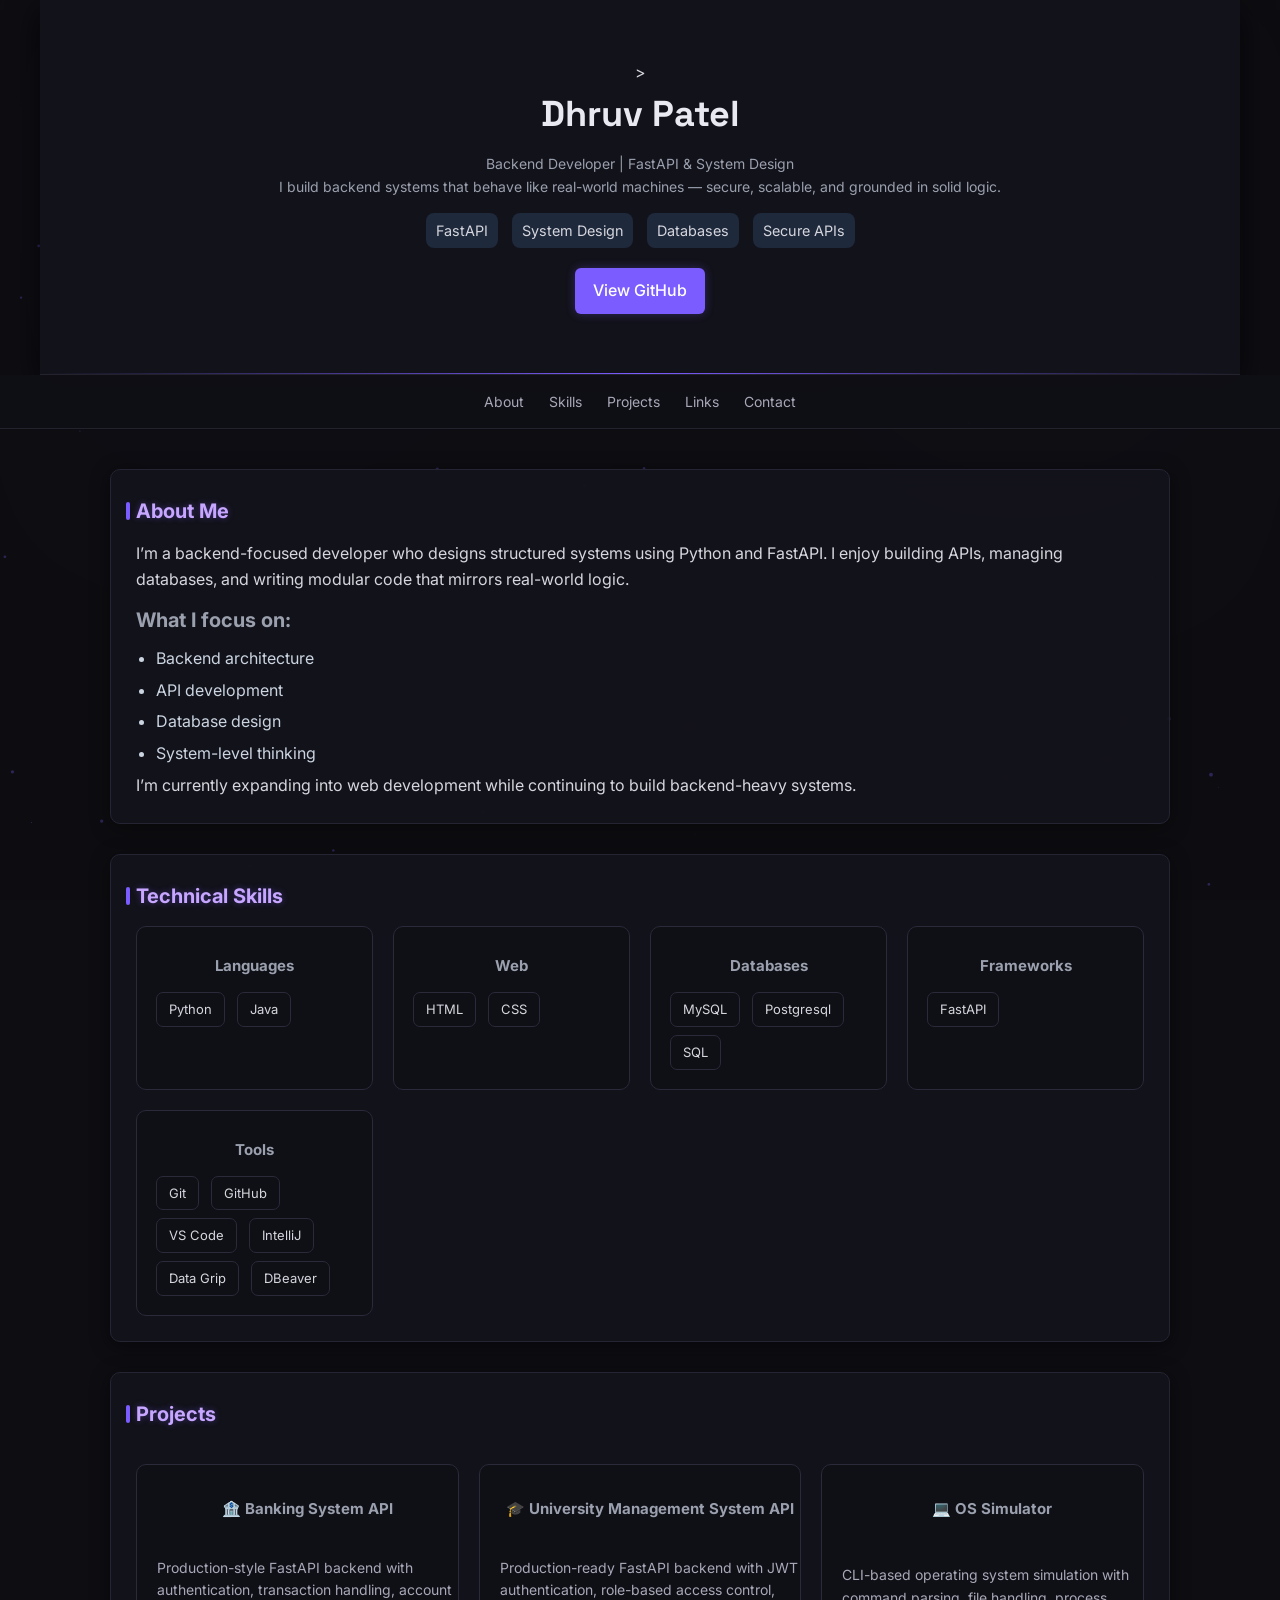
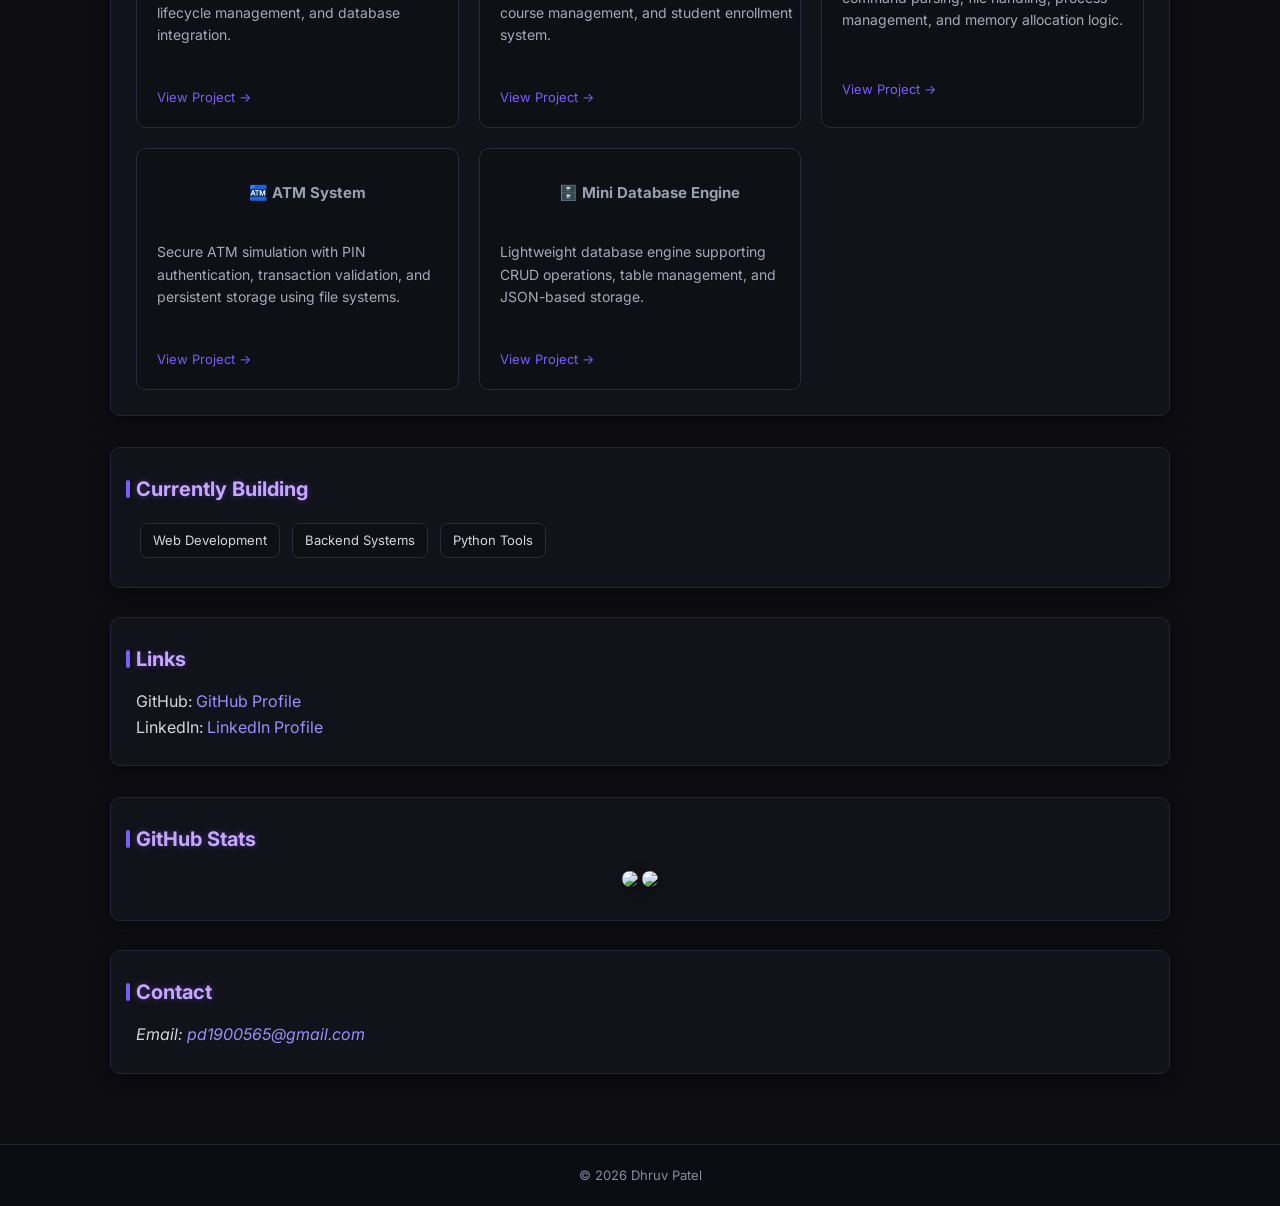
==== commit 33146f87: "added data grip ide in tools" ====
--- a/index.html
+++ b/index.html
@@ -124,6 +124,7 @@
                         <li>GitHub</li>
                         <li>VS Code</li>
                         <li>IntelliJ</li>
+                        <li>Data Grip</li>
                         <li>DBeaver</li>
                     </ul>
                 </div>
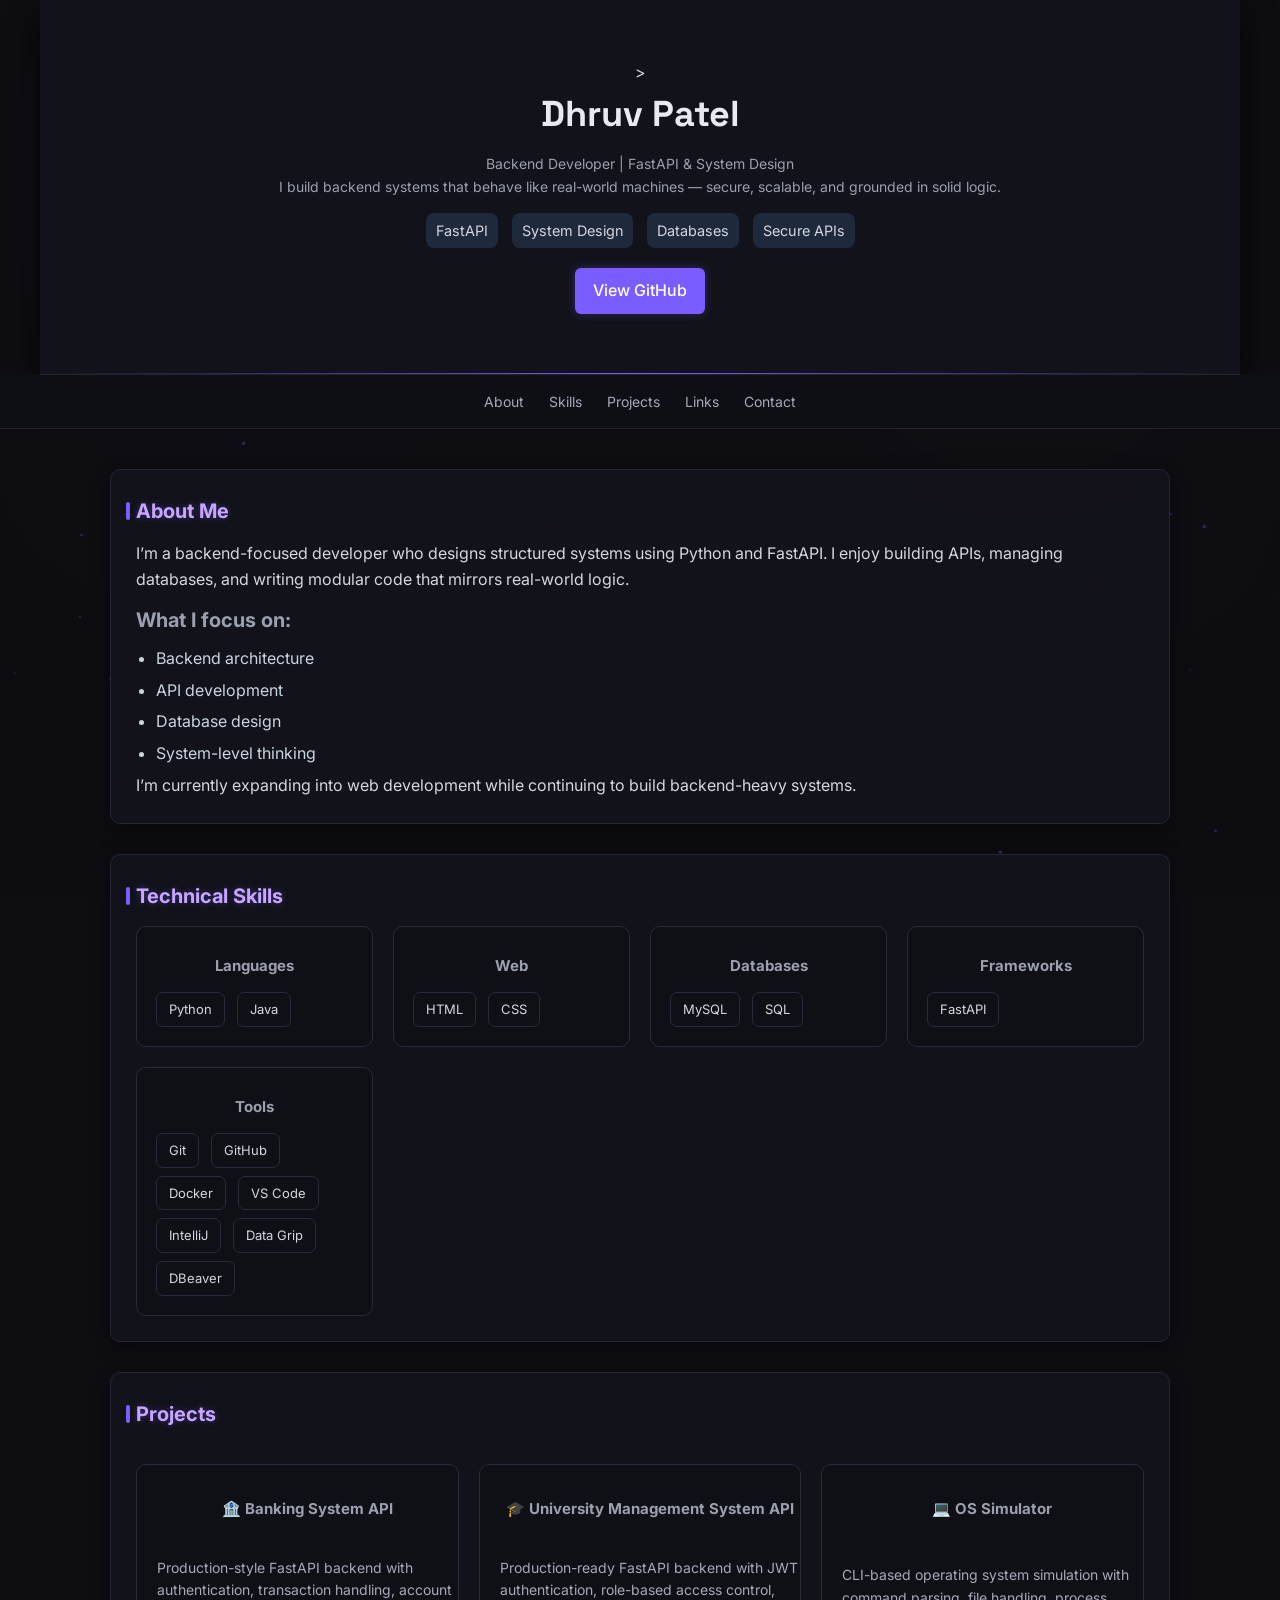
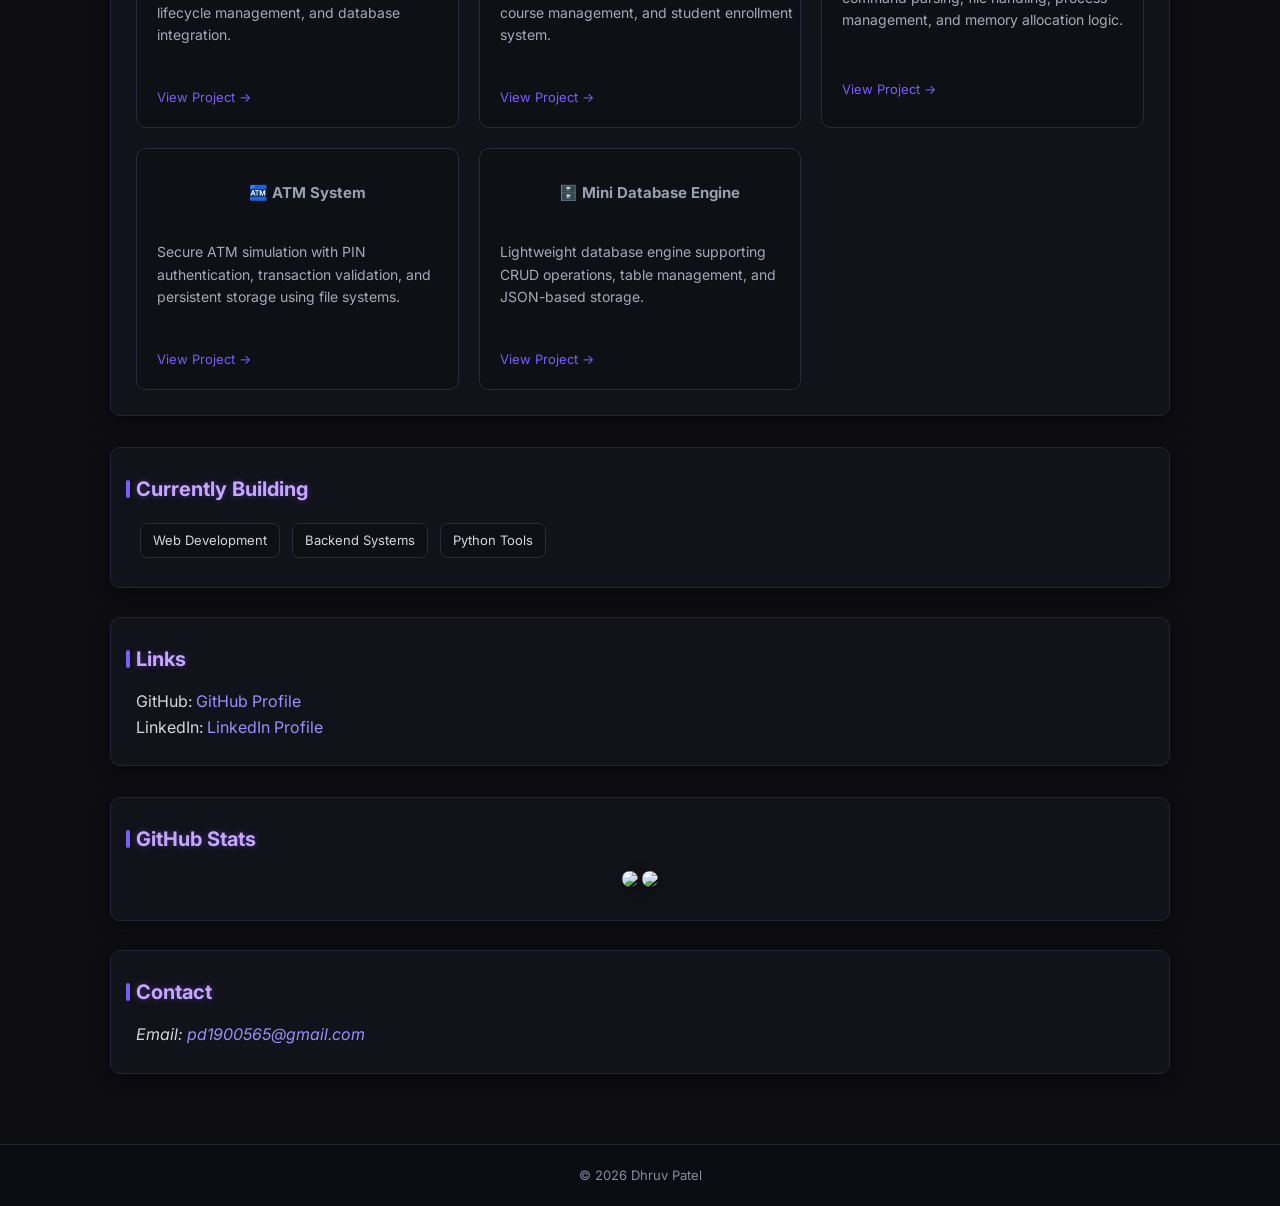
==== commit 3a1a1aa7: "Added Doker in tools" ====
--- a/index.html
+++ b/index.html
@@ -105,7 +105,7 @@
                     <h3>Databases</h3>
                     <ul class="badges">
                         <li>MySQL</li>
-                        <li>Postgresql</li>
+                        <!-- <li>Postgresql</li> -->
                         <li>SQL</li>
                     </ul>
                 </div>
@@ -122,6 +122,8 @@
                     <ul class="badges">
                         <li>Git</li>
                         <li>GitHub</li>
+                        <li>Docker</li>
+                        <!-- <li>Postman</li> -->
                         <li>VS Code</li>
                         <li>IntelliJ</li>
                         <li>Data Grip</li>
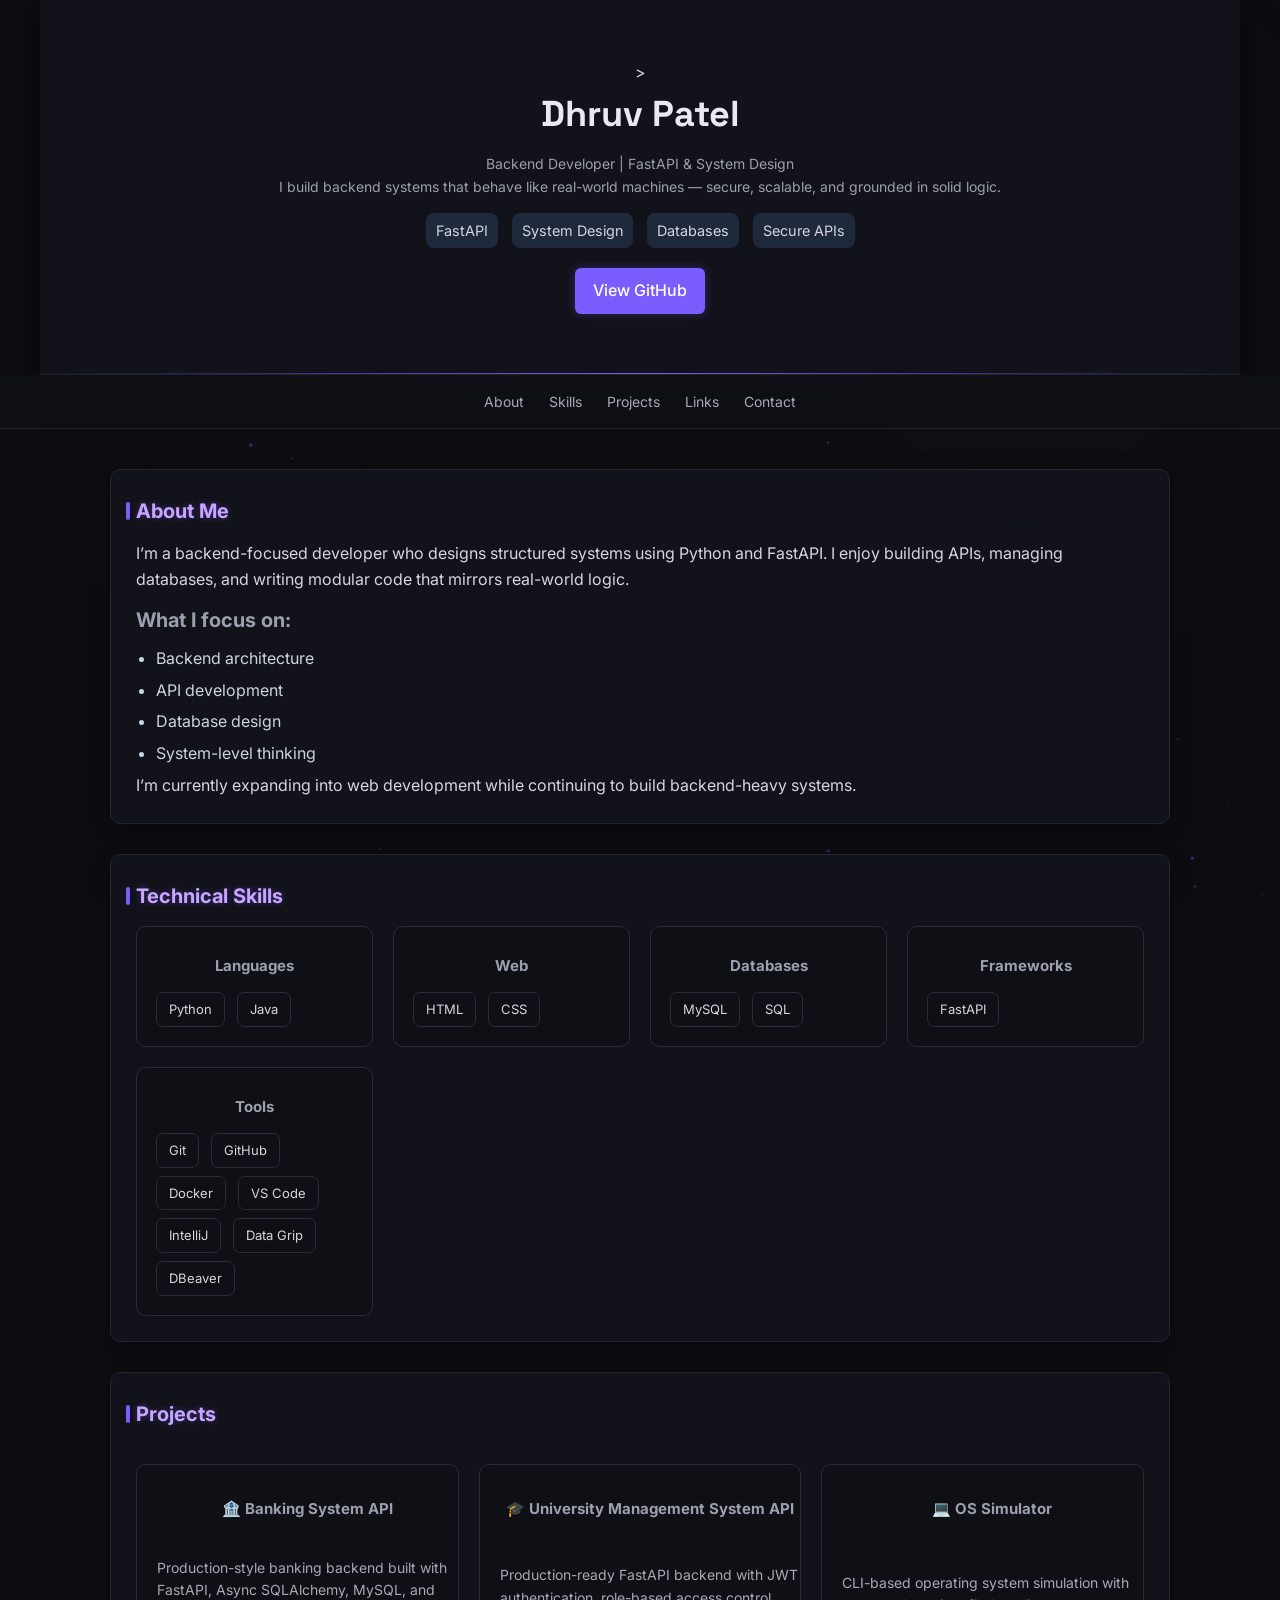
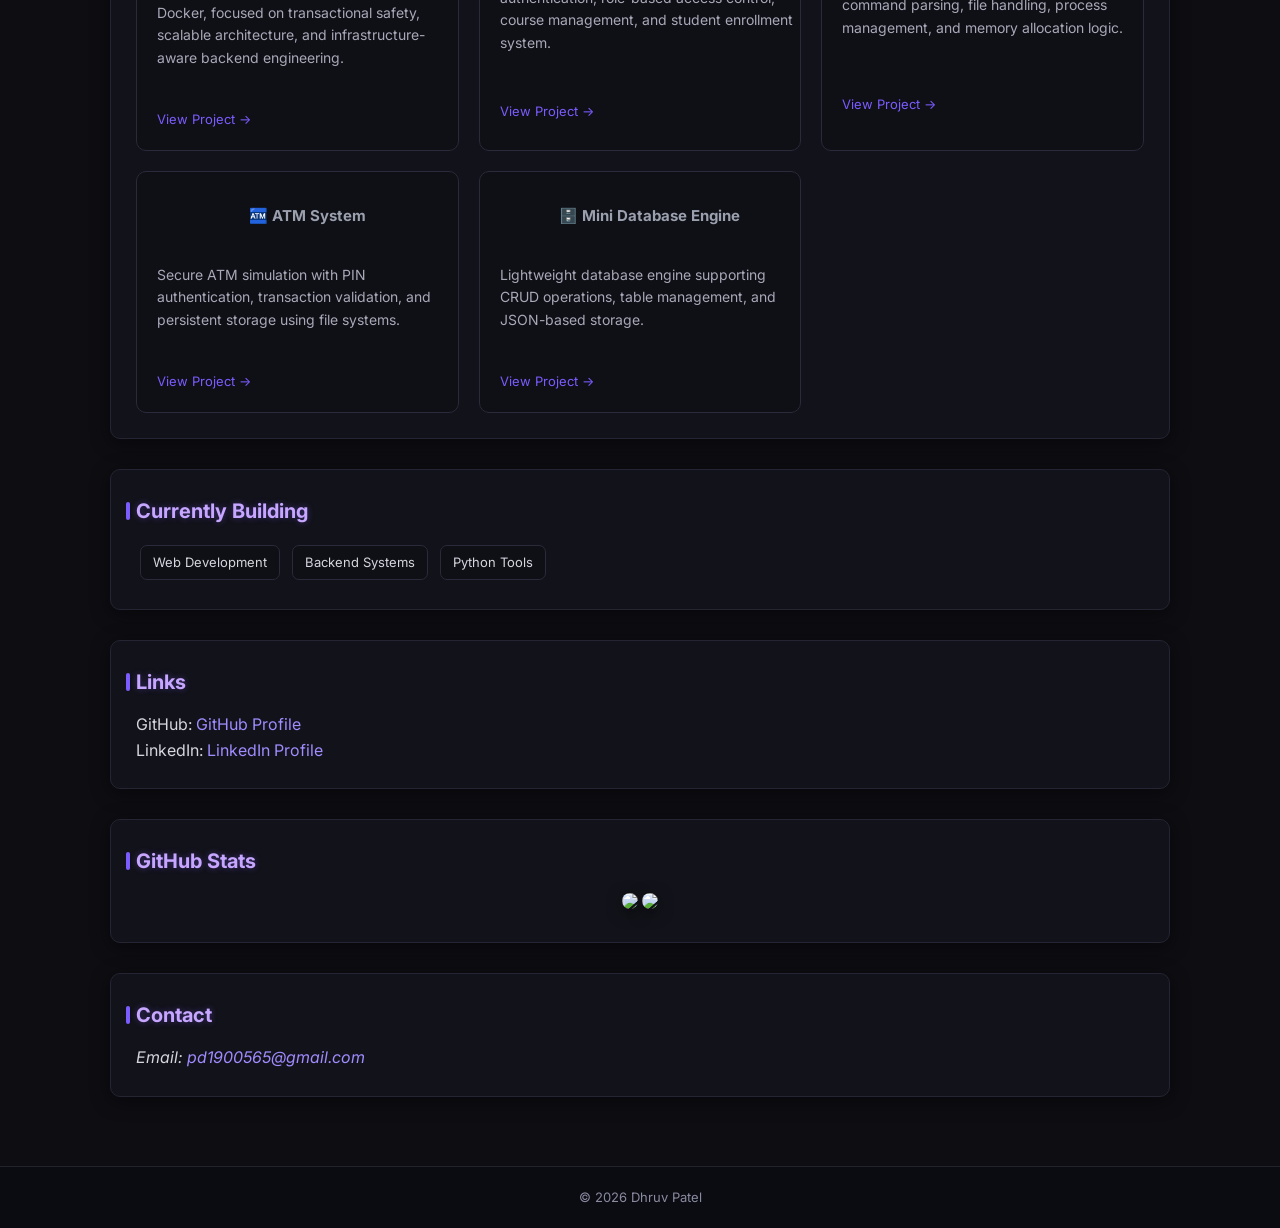
==== commit 57b1d91a: "updated bio about universtitymanagement" ====
--- a/index.html
+++ b/index.html
@@ -146,8 +146,9 @@
                     <h3>🏦 Banking System API</h3>
                     
                     <p>
-                        Production-style FastAPI backend with authentication, transaction handling,
-                        account lifecycle management, and database integration.
+                        Production-style banking backend built with FastAPI, 
+                        Async SQLAlchemy, MySQL, and Docker, focused on transactional safety, 
+                        scalable architecture, and infrastructure-aware backend engineering.
                     </p>
                     <a href="bankingsystem.html" target="_blank">View Project →</a>
                 </article>
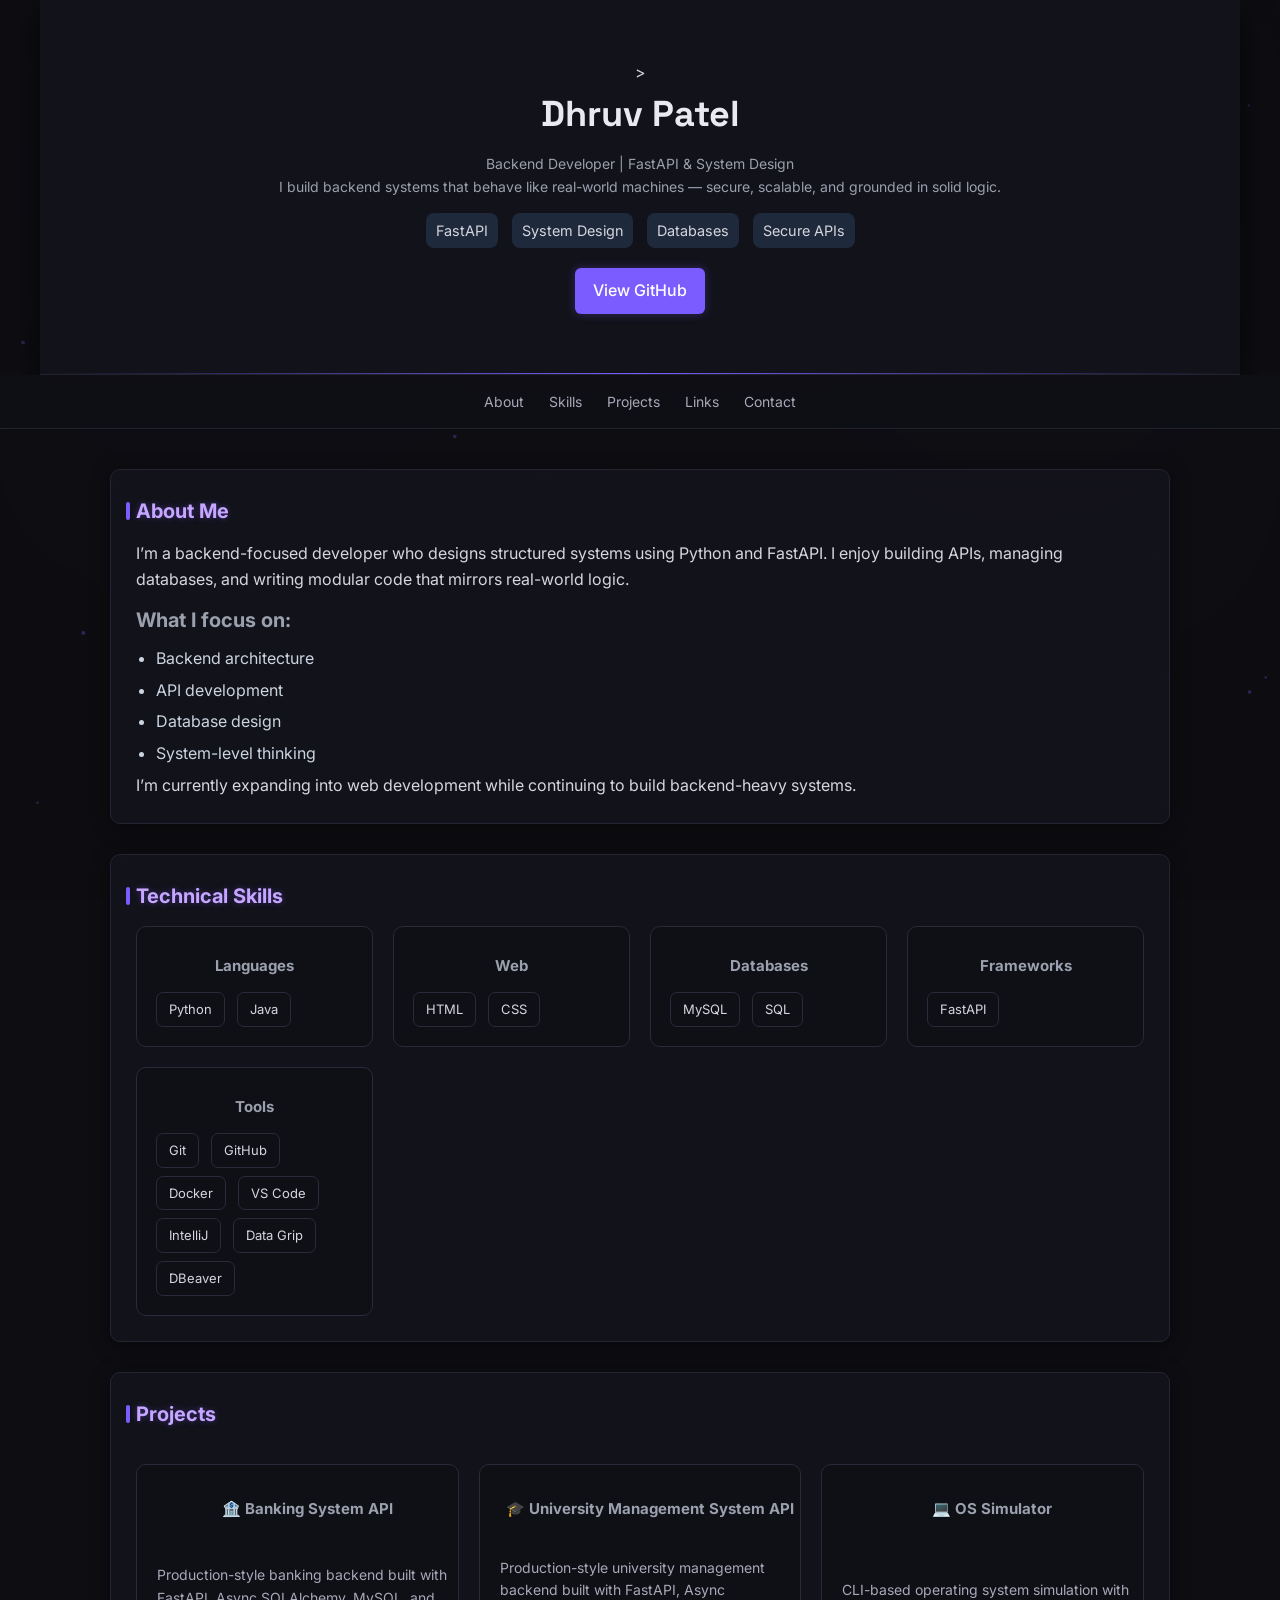
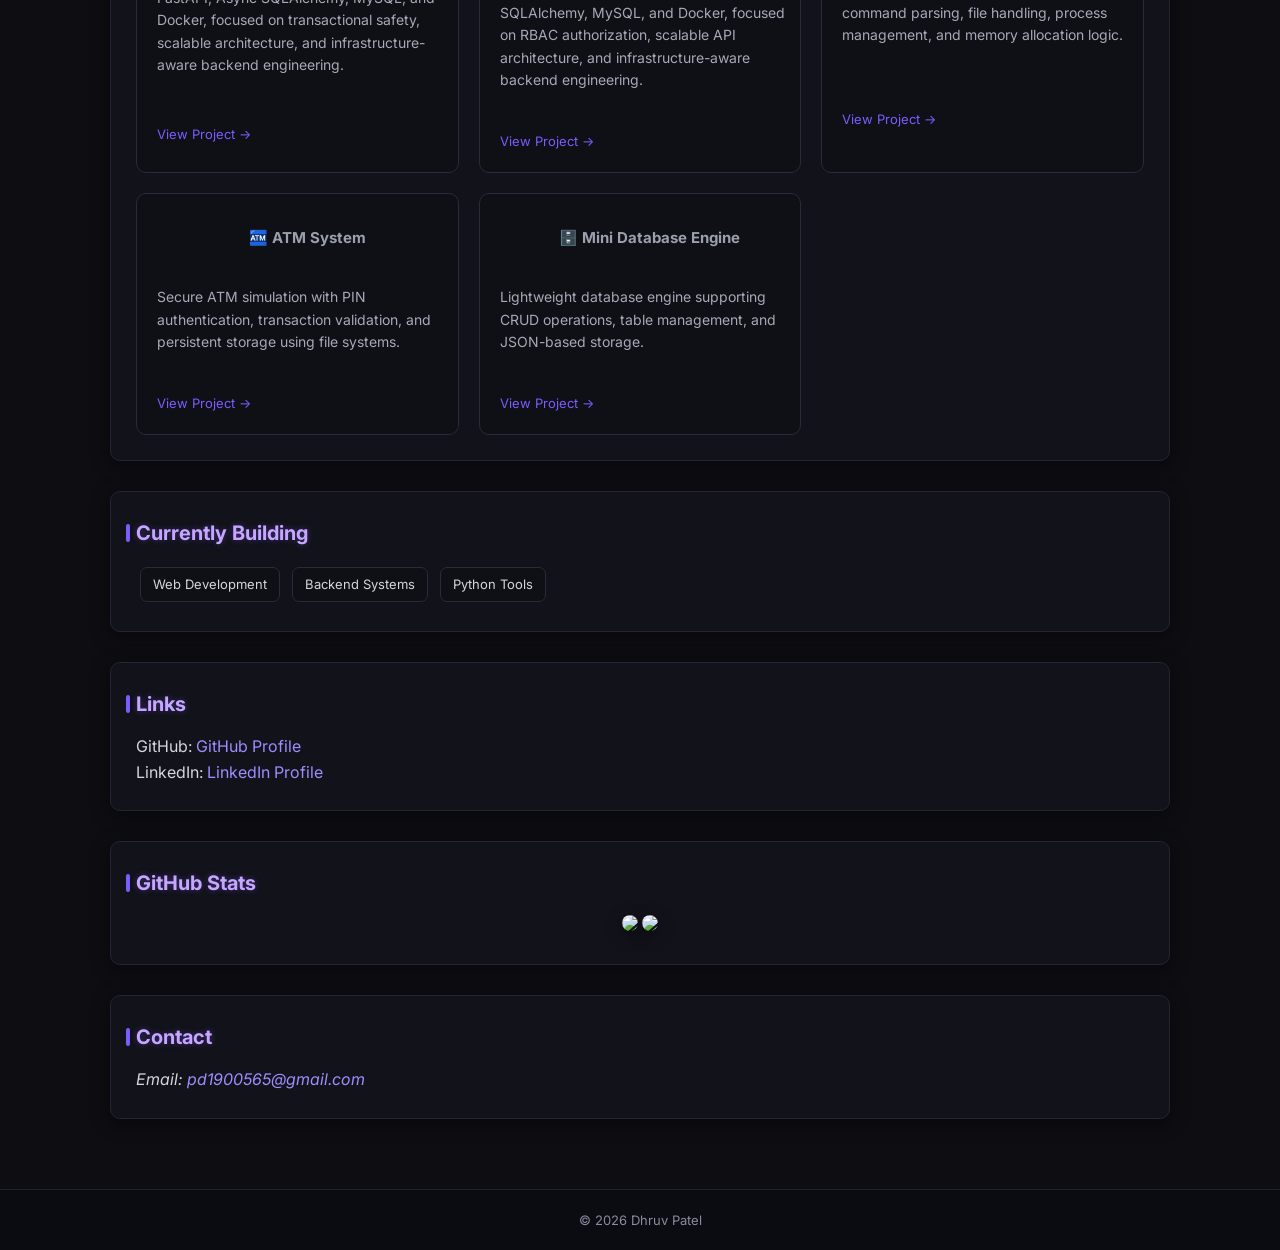
==== commit 5004d97b: "updated bio about universitymanagementsystem" ====
--- a/index.html
+++ b/index.html
@@ -157,8 +157,9 @@
                     <h3>🎓 University Management System API</h3>
                     
                     <p>
-                        Production-ready FastAPI backend with JWT authentication, role-based access control,
-                        course management, and student enrollment system.
+                        Production-style university management backend built with FastAPI, Async SQLAlchemy,
+                        MySQL, and Docker, focused on RBAC authorization, scalable API architecture,
+                        and infrastructure-aware backend engineering.
                     </p>
 
                     <a href="universitymangement.html" target="_blank">View Project →</a>
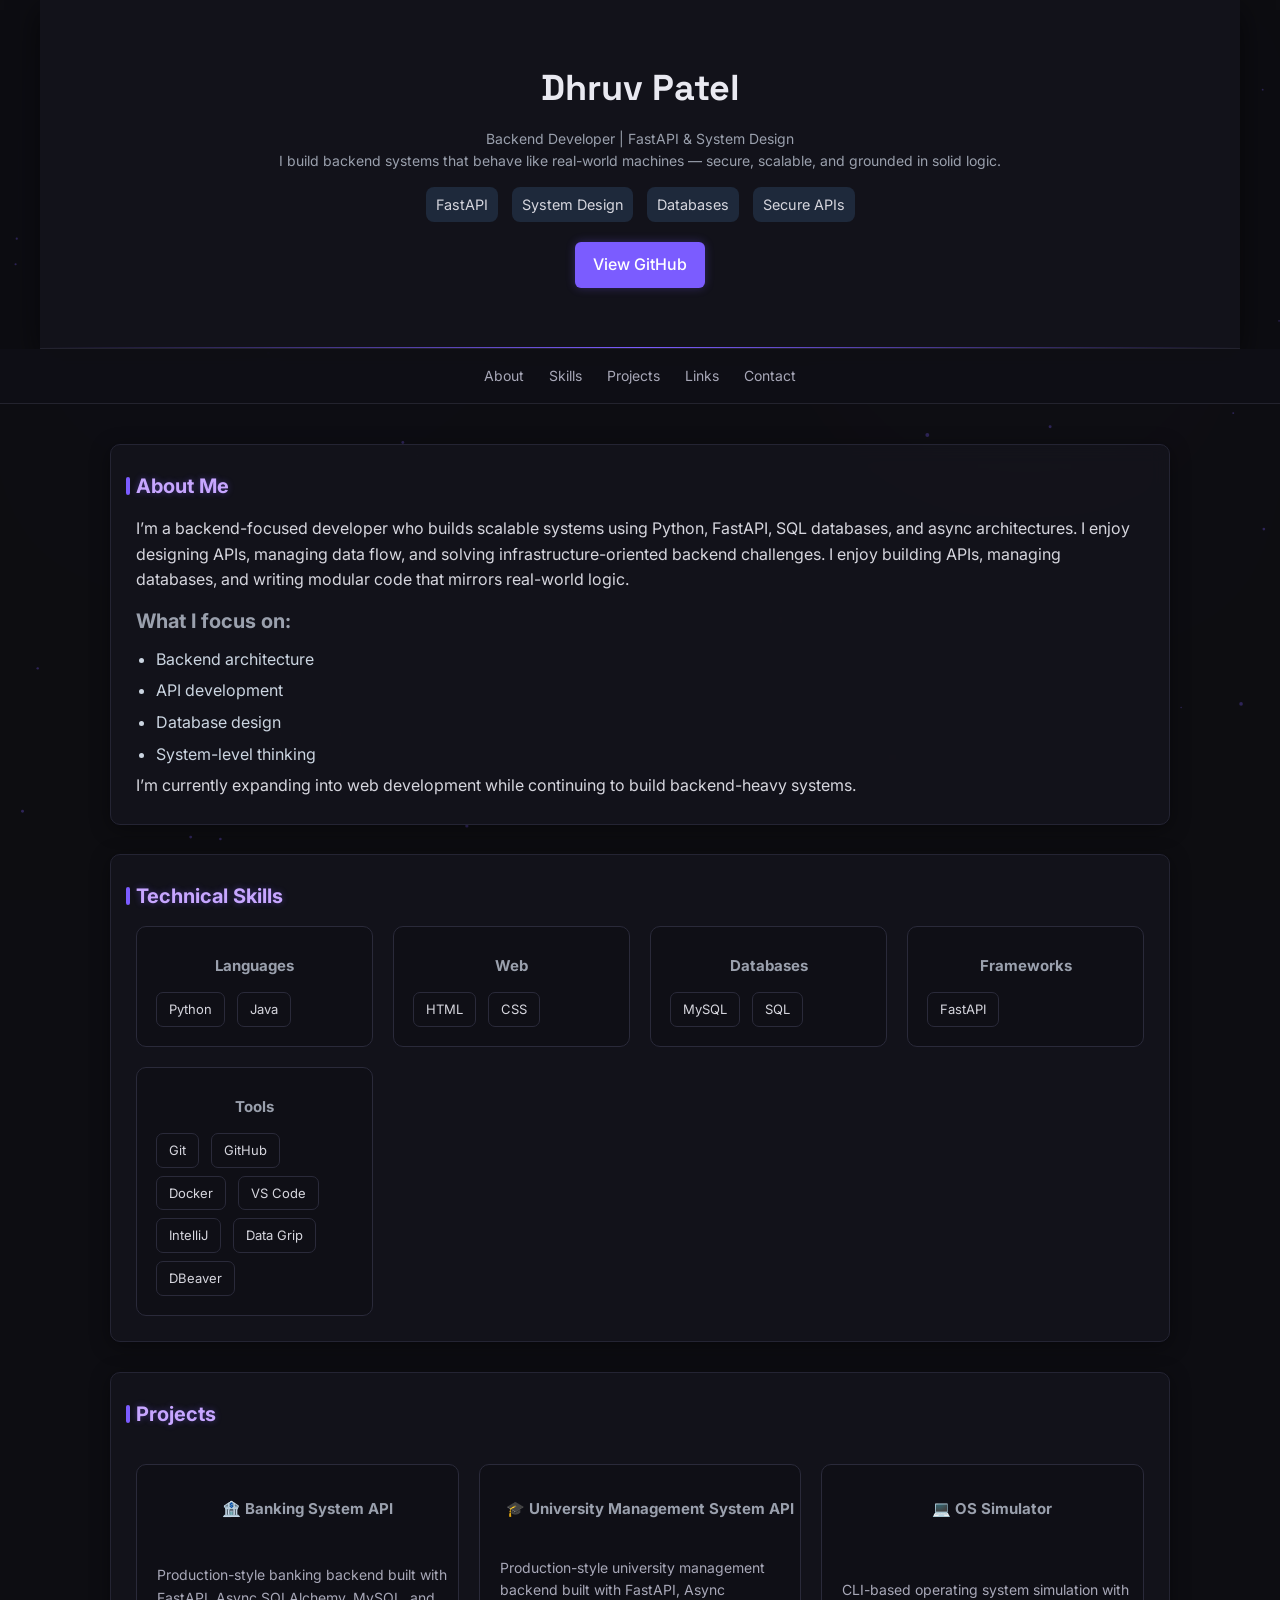
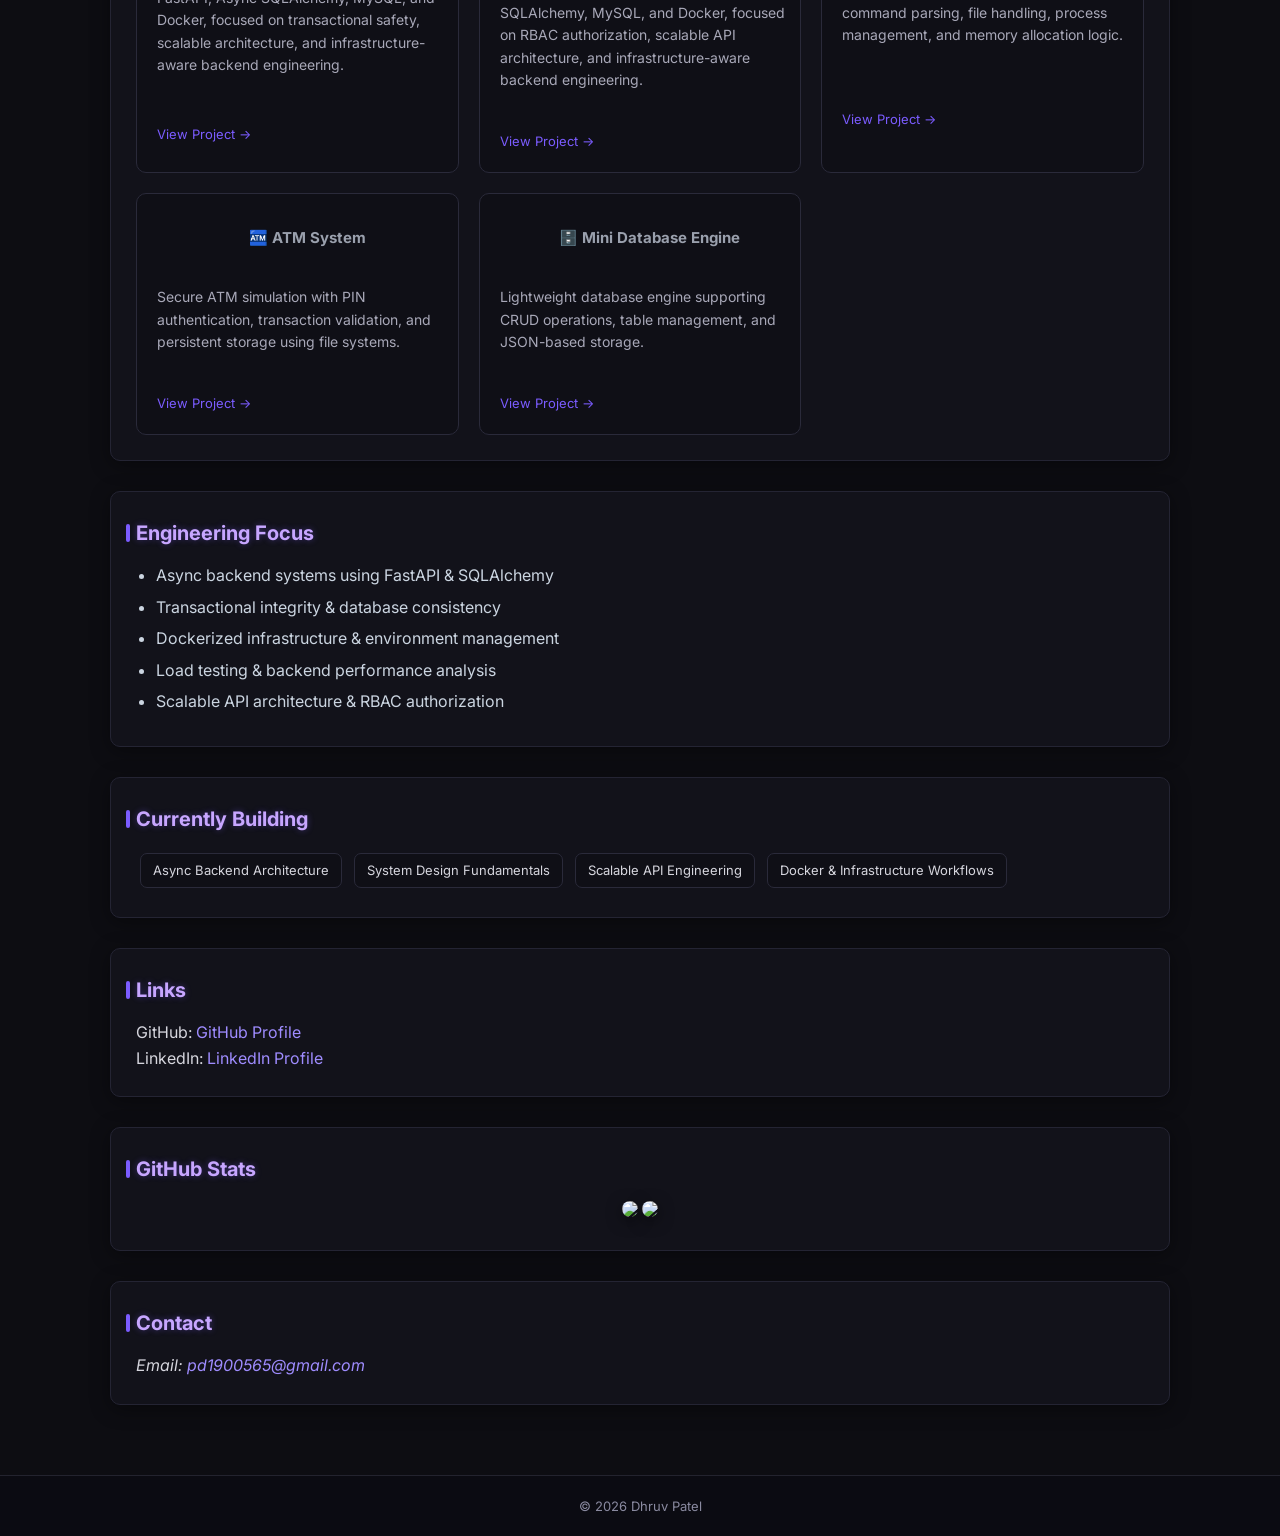
==== commit 02b80a98: "Changed the name of universitymanagement.html and change title of porjects in index.html" ====
--- a/index.html
+++ b/index.html
@@ -17,7 +17,7 @@
     <canvas id="particles"></canvas>
 
     <!-- HEADER -->
-    <header>>
+    <header>
 
         <h1>Dhruv Patel</h1>
 
@@ -61,7 +61,8 @@
             <h2>About Me</h2>
 
             <p>
-                I’m a backend-focused developer who designs structured systems using Python and FastAPI.
+                I’m a backend-focused developer who builds scalable systems using Python, FastAPI, SQL databases, and async architectures. 
+                I enjoy designing APIs, managing data flow, and solving infrastructure-oriented backend challenges.
                 I enjoy building APIs, managing databases, and writing modular code that mirrors real-world logic.
             </p>
 
@@ -162,7 +163,7 @@
                         and infrastructure-aware backend engineering.
                     </p>
 
-                    <a href="universitymangement.html" target="_blank">View Project →</a>
+                    <a href="universitymanagement.html" target="_blank">View Project →</a>
                 </article>
 
                 <article class="project-card">
@@ -196,15 +197,31 @@
 
         </section>
 
+
+        <section id="engineering">
+
+            <h2>Engineering Focus</h2>
+
+            <ul class="about-list">
+                <li>Async backend systems using FastAPI & SQLAlchemy</li>
+                <li>Transactional integrity & database consistency</li>
+                <li>Dockerized infrastructure & environment management</li>
+                <li>Load testing & backend performance analysis</li>
+                <li>Scalable API architecture & RBAC authorization</li>
+            </ul>
+
+        </section>
+
         <!-- CURRENTLY BUILDING -->
         <section id="learning">
 
             <h2>Currently Building</h2>
 
             <ul class="badges">
-                <li>Web Development</li>
-                <li>Backend Systems</li>
-                <li>Python Tools</li>
+                <li>Async Backend Architecture</li>
+                <li>System Design Fundamentals</li>
+                <li>Scalable API Engineering</li>
+                <li>Docker & Infrastructure Workflows</li>
             </ul>
 
         </section>
